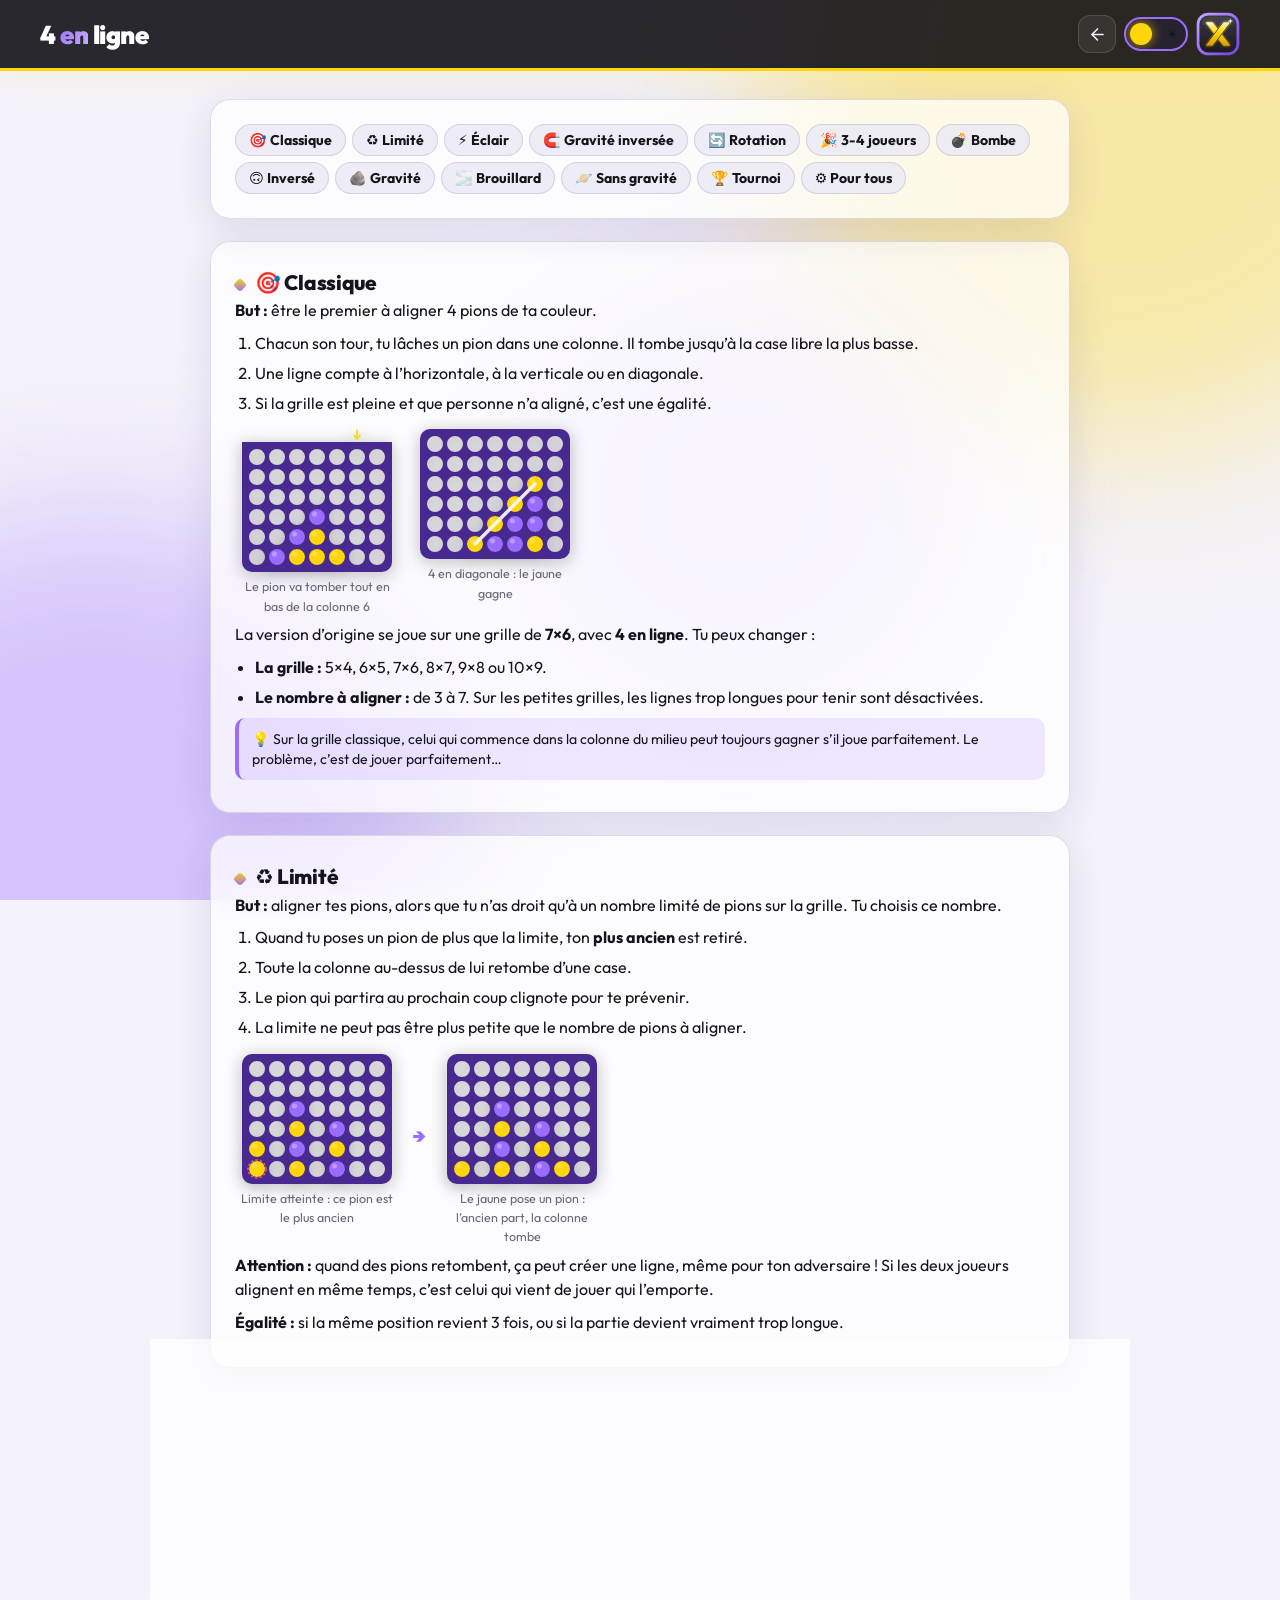
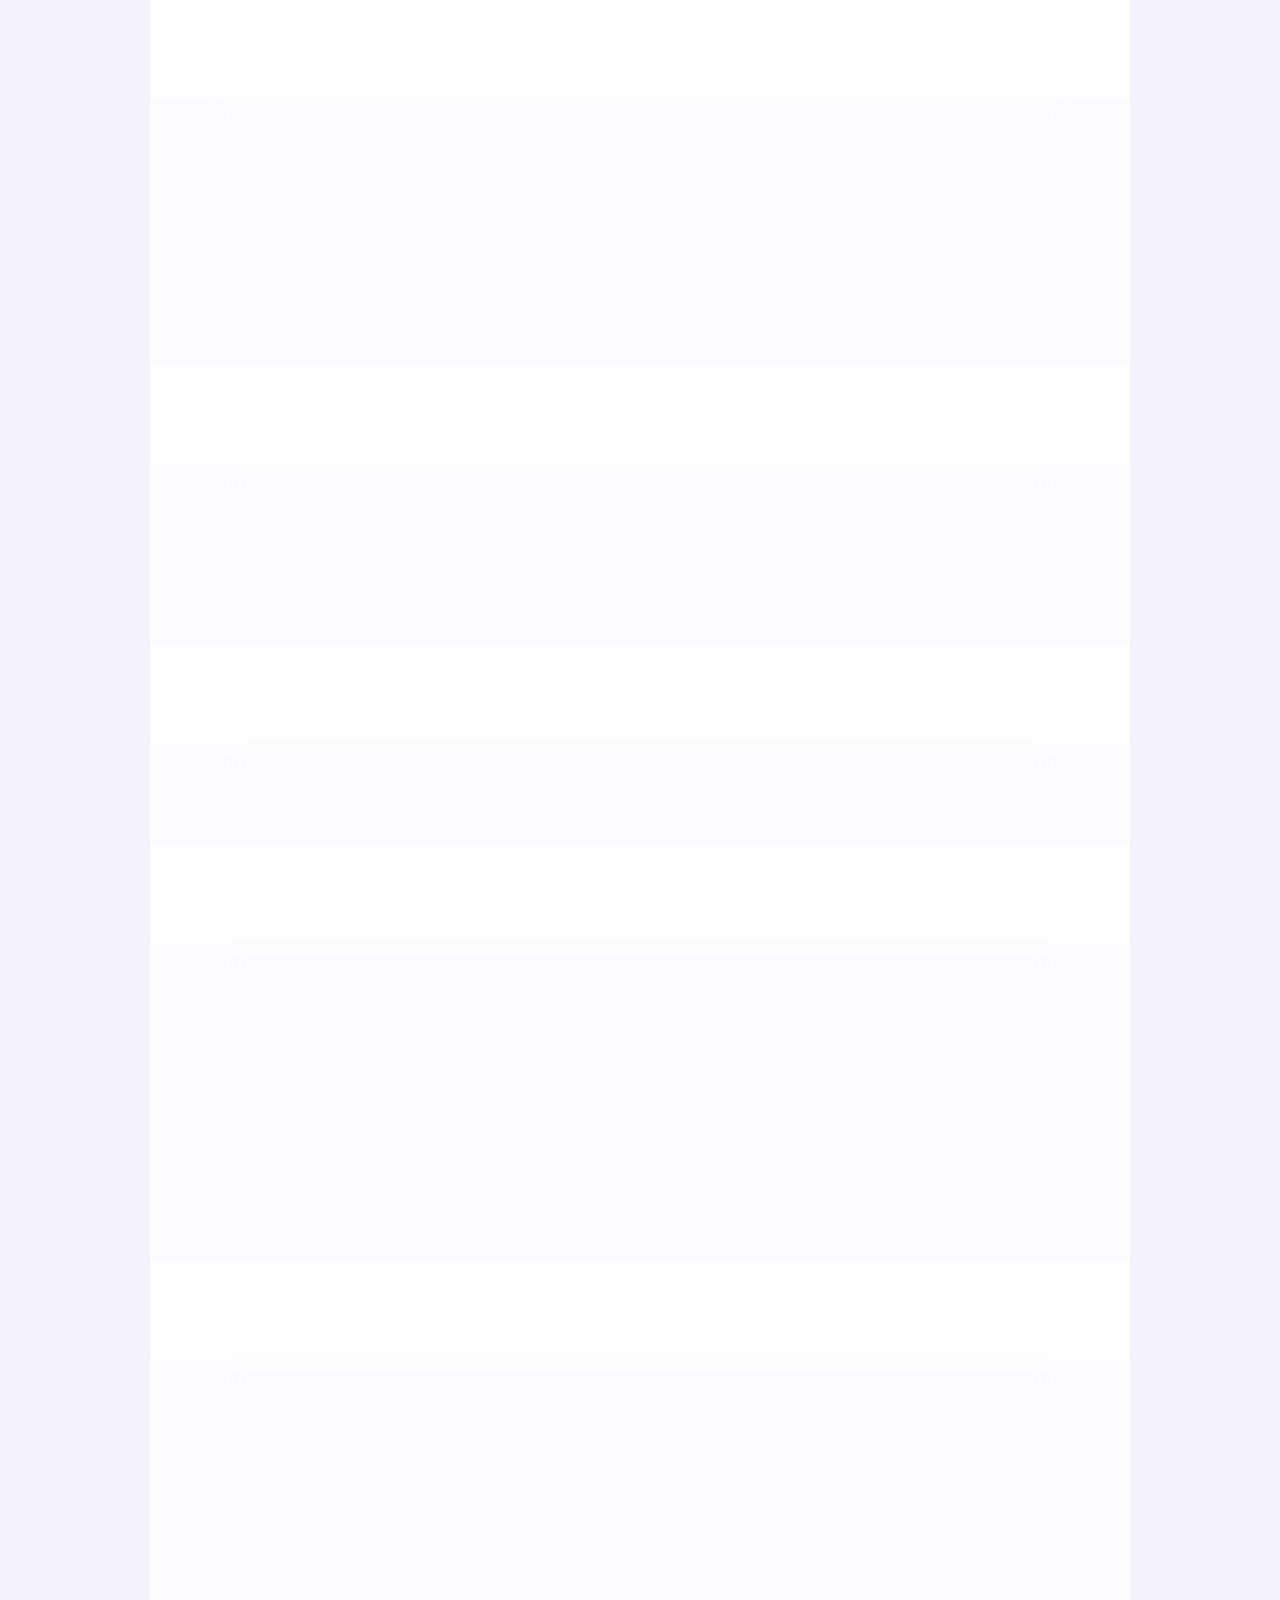
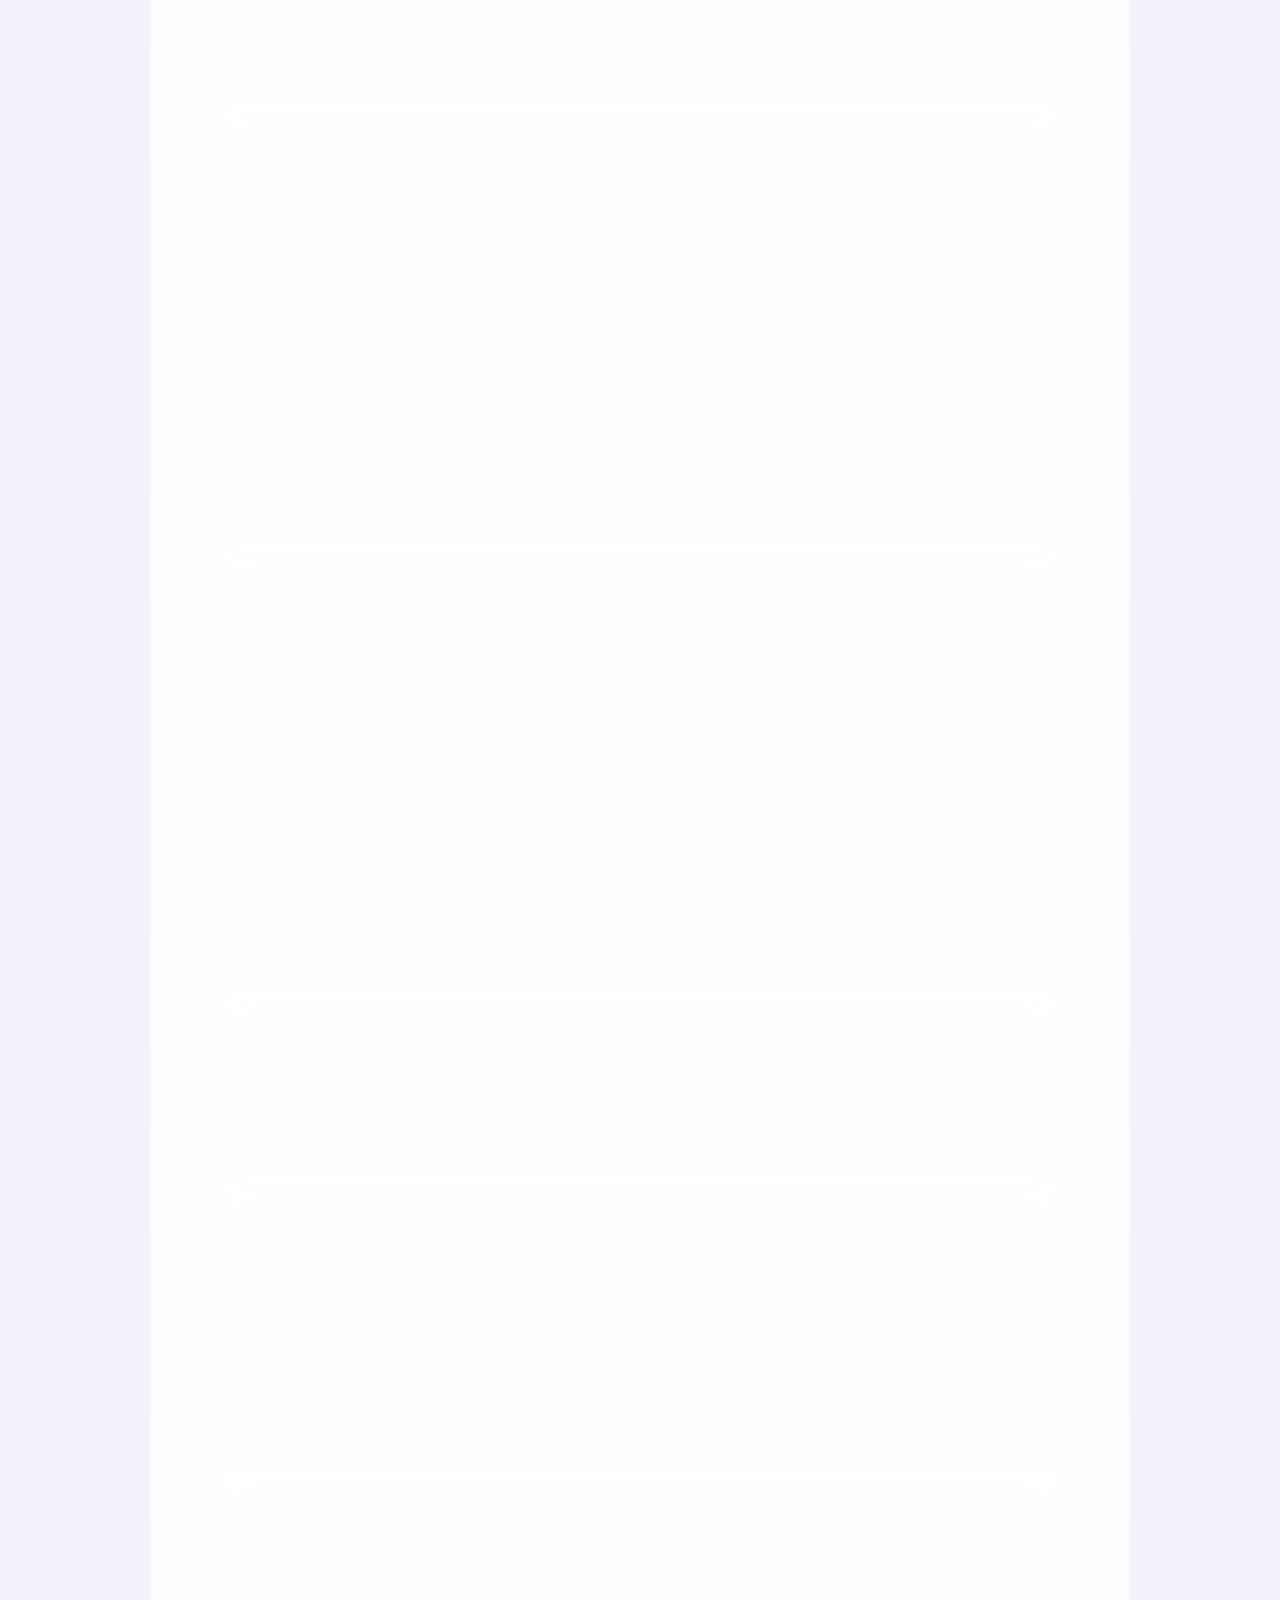
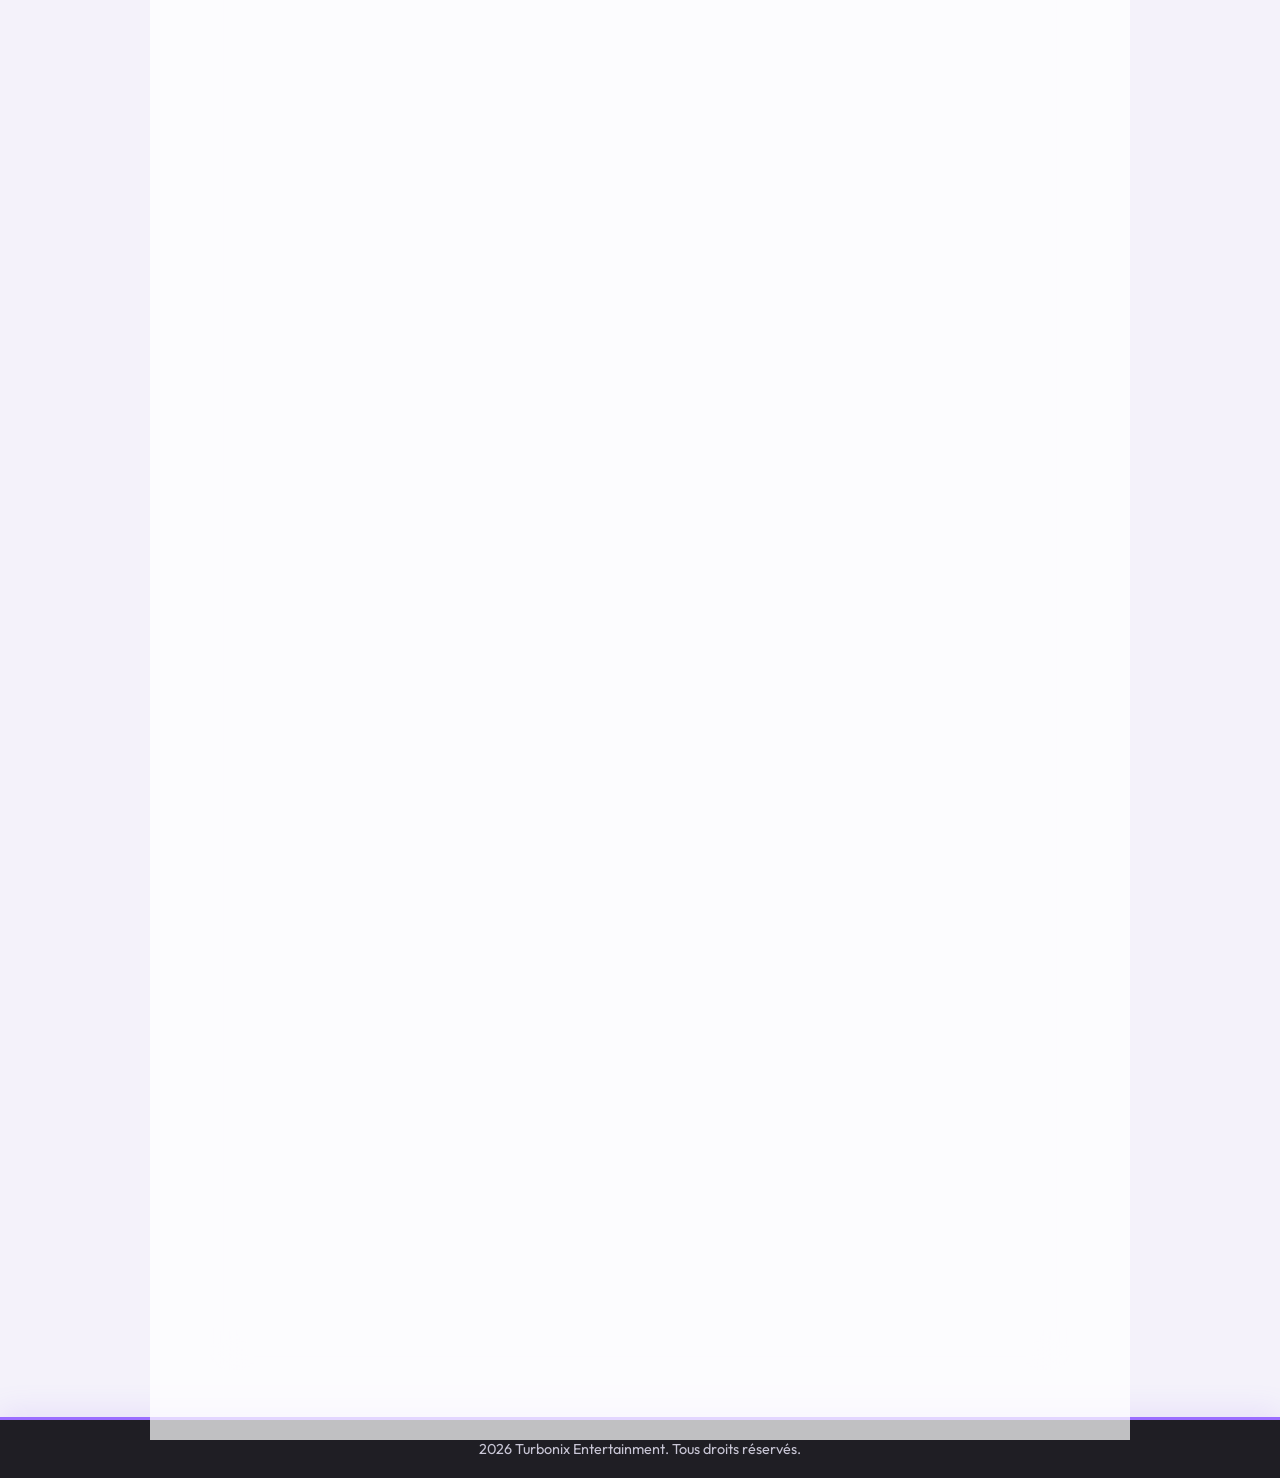
==== regles.html @ aba50c03 "Site 4 en ligne : 2D et 3D, bot à 10 niveaux, tournoi, puzzles et modes combinables Co-Authored-By: " ====
<!DOCTYPE html>
<html lang="fr">
<head>
  <meta charset="UTF-8">
  <meta name="viewport" content="width=device-width, initial-scale=1.0">
  <title>Règles du 4 en ligne — Turbonix</title>
  <meta name="description" content="Toutes les règles du 4 en ligne : classique, limité, éclair, gravité inversée, rotation, bombe, inversé, brouillard et les autres.">
  <link rel="icon" href="logo.svg" type="image/svg+xml">
  <script>
    // Applique le thème avant l'affichage pour éviter un flash
    (function () {
      var prefs = {};
      try { prefs = JSON.parse(localStorage.getItem("tx-prefs")) || {}; } catch (e) {}
      var theme = prefs.theme || (matchMedia("(prefers-color-scheme: dark)").matches ? "dark" : "light");
      document.documentElement.dataset.theme = theme;
    })();
  </script>
  <link rel="preconnect" href="https://fonts.googleapis.com">
  <link rel="preconnect" href="https://fonts.gstatic.com" crossorigin>
  <link href="https://fonts.googleapis.com/css2?family=Outfit:wght@400;500;600;700;800;900&display=swap" rel="stylesheet">
  <link rel="stylesheet" href="turbonix.css">
  <link rel="stylesheet" href="style.css">
</head>
<body class="rules-page">
  <div class="bg-blobs" aria-hidden="true"><span></span><span></span><span></span></div>

  <header class="site-header">
    <div class="header-inner">
      <h1 class="site-title">4 <span>en</span> ligne</h1>
      <div class="header-right">
        <a href="index.html" class="hbtn" title="Retour au jeu" aria-label="Retour au jeu">
          <svg viewBox="0 0 24 24"><path d="M19 12H5"/><path d="m12 19-7-7 7-7"/></svg>
        </a>
        <button id="themeBtn" class="theme-toggle" aria-label="Changer de thème" title="Mode sombre / clair">
          <span class="theme-icon sun">☀️</span>
          <span class="theme-icon moon">🌙</span>
        </button>
        <a href="index.html" class="logo" aria-label="Turbonix Entertainment">
          <img src="logo.svg" alt="Logo Turbonix" width="44" height="44">
        </a>
      </div>
    </div>
  </header>

  <main class="container">
    <nav class="card rules-nav" aria-label="Sommaire des règles">
      <div class="presets">
        <a class="chip" href="#classique">🎯 Classique</a>
        <a class="chip" href="#limite">♻️ Limité</a>
        <a class="chip" href="#eclair">⚡ Éclair</a>
        <a class="chip" href="#inversee">🧲 Gravité inversée</a>
        <a class="chip" href="#rotation">🔄 Rotation</a>
        <a class="chip" href="#multi">🎉 3-4 joueurs</a>
        <a class="chip" href="#bombe">💣 Bombe</a>
        <a class="chip" href="#inverse">🙃 Inversé</a>
        <a class="chip" href="#gravite">🪨 Gravité</a>
        <a class="chip" href="#brouillard">🌫️ Brouillard</a>
        <a class="chip" href="#sans">🪐 Sans gravité</a>
        <a class="chip" href="#tournoi">🏆 Tournoi</a>
        <a class="chip" href="#commun">⚙️ Pour tous</a>
      </div>
    </nav>

    <section class="card rules-card" id="classique">
      <h2>🎯 Classique</h2>
      <p><strong>But :</strong> être le premier à aligner 4 pions de ta couleur.</p>
      <ol>
        <li>Chacun son tour, tu lâches un pion dans une colonne. Il tombe jusqu’à la case libre la plus basse.</li>
        <li>Une ligne compte à l’horizontale, à la verticale ou en diagonale.</li>
        <li>Si la grille est pleine et que personne n’a aligné, c’est une égalité.</li>
      </ol>
      <div class="demo-row" data-demos='[{"b":"......./......./......./...O.../..OX.../.OXXX..","arrow":5,"t":"Le pion va tomber tout en bas de la colonne 6"},{"b":"......./......./.....X./....XO./...XOO./..XOOX.","line":["2,5","5,2"],"t":"4 en diagonale : le jaune gagne"}]'></div>
      <p>La version d’origine se joue sur une grille de <strong>7×6</strong>, avec <strong>4 en ligne</strong>. Tu peux changer :</p>
      <ul>
        <li><strong>La grille :</strong> 5×4, 6×5, 7×6, 8×7, 9×8 ou 10×9.</li>
        <li><strong>Le nombre à aligner :</strong> de 3 à 7. Sur les petites grilles, les lignes trop longues pour tenir sont désactivées.</li>
      </ul>
      <p class="info">💡 Sur la grille classique, celui qui commence dans la colonne du milieu peut toujours gagner s’il joue parfaitement. Le problème, c’est de jouer parfaitement…</p>
    </section>

    <section class="card rules-card" id="limite">
      <h2>♻️ Limité</h2>
      <p><strong>But :</strong> aligner tes pions, alors que tu n’as droit qu’à un nombre limité de pions sur la grille. Tu choisis ce nombre.</p>
      <ol>
        <li>Quand tu poses un pion de plus que la limite, ton <strong>plus ancien</strong> est retiré.</li>
        <li>Toute la colonne au-dessus de lui retombe d’une case.</li>
        <li>Le pion qui partira au prochain coup clignote pour te prévenir.</li>
        <li>La limite ne peut pas être plus petite que le nombre de pions à aligner.</li>
      </ol>
      <div class="demo-row" data-demos='[{"b":"......./......./..O..../..X.O../X.O.X../X.X.O..","mark":["0,5"],"t":"Limite atteinte : ce pion est le plus ancien"},{"arrowNext":true},{"b":"......./......./..O..../..X.O../..O.X../X.X.OX.","t":"Le jaune pose un pion : l’ancien part, la colonne tombe"}]'></div>
      <p><strong>Attention :</strong> quand des pions retombent, ça peut créer une ligne, même pour ton adversaire ! Si les deux joueurs alignent en même temps, c’est celui qui vient de jouer qui l’emporte.</p>
      <p><strong>Égalité :</strong> si la même position revient 3 fois, ou si la partie devient vraiment trop longue.</p>
    </section>

    <section class="card rules-card" id="eclair">
      <h2>⚡ Éclair</h2>
      <p><strong>But :</strong> le même, mais avec un temps limité par coup. Tu choisis ce temps.</p>
      <ul>
        <li>La barre sous les noms montre le temps qu’il te reste. Elle devient rouge pour les dernières secondes.</li>
        <li>Si le temps est écoulé, <strong>un coup est joué au hasard</strong> à ta place.</li>
        <li>Le bouton <strong>⏸ Pause</strong> arrête le temps. La grille est floutée, pour ne pas réfléchir gratuitement !</li>
        <li>L’ordi n’a pas de chrono : il joue toujours assez vite.</li>
      </ul>
    </section>

    <section class="card rules-card" id="inversee">
      <h2>🧲 Gravité inversée</h2>
      <p>Les pions ne tombent plus vers le bas. Tu choisis la direction : <strong>vers le haut, vers la gauche ou vers la droite</strong>.</p>
      <ul>
        <li>Vers le haut, tu choisis une colonne, et le pion part du bas.</li>
        <li>Vers la gauche ou la droite, tu choisis une <strong>ligne</strong>, et le pion arrive par le côté.</li>
      </ul>
      <div class="demo-row" data-demos='[{"b":"X.O..../X.X..../O....../......./......./.......","t":"Gravité vers le haut"},{"b":"......./......./......./X....../OX...../XOX....","t":"Gravité vers la gauche"}]'></div>
    </section>

    <section class="card rules-card" id="rotation">
      <h2>🔄 Rotation</h2>
      <p>Tous les 1 à 10 coups (tu choisis), <strong>la grille tourne d’un quart de tour</strong> dans le sens des aiguilles d’une montre, et tous les pions retombent.</p>
      <ul>
        <li>Une grille de 7×6 devient une grille de 6×7, et inversement.</li>
        <li>Une ligne peut se former pendant la chute, pour n’importe quel joueur. Si les deux alignent, c’est celui qui vient de jouer qui l’emporte.</li>
        <li>Pas de rotation en mode sans gravité : rien ne retomberait.</li>
      </ul>
    </section>

    <section class="card rules-card" id="multi">
      <h2>🎉 3 ou 4 joueurs</h2>
      <p>On joue à 3 ou 4 sur la même grille, chacun son tour. Le premier qui aligne gagne.</p>
      <ul>
        <li>Si un joueur abandonne, les autres continuent. Ses pions restent sur la grille, mais ils ne comptent plus.</li>
        <li>Contre l’ordi, tous les autres joueurs sont des ordis, chacun avec son niveau.</li>
      </ul>
    </section>

    <section class="card rules-card" id="bombe">
      <h2>💣 Bombe</h2>
      <p>Chaque joueur a <strong>une seule bombe par partie</strong>.</p>
      <ol>
        <li>Clique sur 💣 (ou appuie sur <kbd>B</kbd>), puis sur un pion adverse.</li>
        <li>Le pion explose, et tout ce qu’il y a au-dessus retombe.</li>
        <li>Utiliser ta bombe prend ton tour : tu ne poses pas de pion ce tour-là.</li>
      </ol>
      <div class="demo-row" data-demos='[{"b":"......./......./......./...X.../...O.../..XOX..","mark":["3,4"],"t":"La bombe vise ce pion mauve"},{"arrowNext":true},{"b":"......./......./......./......./...X.../..XOX..","t":"Il explose, le pion jaune retombe"}]'></div>
    </section>

    <section class="card rules-card" id="inverse">
      <h2>🙃 Inversé</h2>
      <p><strong>But :</strong> tout est à l’envers. Celui qui aligne ses pions <strong>perd</strong>.</p>
      <ul>
        <li>À 2 joueurs, ton adversaire gagne dès que tu alignes.</li>
        <li>À 3 ou 4, celui qui aligne est éliminé. Ses pions restent sur la grille, et le dernier en jeu gagne.</li>
        <li>Si la grille est pleine sans que personne n’ait aligné, c’est une égalité.</li>
      </ul>
      <div class="demo-row" data-demos='[{"b":"......./......./......./......./..OOO../.XXXX..","line":["1,5","4,5"],"bad":true,"t":"Le jaune a aligné 4 : il perd !"}]'></div>
    </section>

    <section class="card rules-card" id="gravite">
      <h2>🪨 Gravité</h2>
      <p>Les pions sont lourds. <strong>Un pion avec 3 pions sur lui est écrasé et détruit</strong>, et ceux du dessus retombent.</p>
      <ul>
        <li>Une colonne ne garde donc jamais plus de 3 pions.</li>
        <li>Le 4<sup>e</sup> pion compte quand même une fraction de seconde : 4 pions de la même couleur dans une colonne, ça gagne avant l’écrasement.</li>
        <li><strong>Égalité :</strong> si la même position revient 3 fois, ou si la partie devient vraiment trop longue.</li>
      </ul>
      <div class="demo-row" data-demos='[{"b":"......./......./...X.../...O.../...X.../...O...","mark":["3,5"],"t":"3 pions au-dessus : celui du bas est écrasé"},{"arrowNext":true},{"b":"......./......./......./...X.../...O.../...X...","t":"Il reste 3 pions dans la colonne"}]'></div>
    </section>

    <section class="card rules-card" id="brouillard">
      <h2>🌫️ Brouillard</h2>
      <p>Tu ne vois que <strong>les cases autour de tes propres pions</strong> (les 8 cases qui les touchent). Le reste est caché.</p>
      <ul>
        <li>Au début, tu ne vois rien du tout : à toi de faire le premier pas.</li>
        <li>Entre amis, l’écran te demande de passer l’appareil à chaque tour, pour que chacun ne voie que ce qu’il doit voir.</li>
        <li>L’ordi ne triche pas : il sait où il y a un pion, mais pas à qui il est, tant qu’il ne le voit pas.</li>
        <li>Le brouillard se lève à la fin de la partie.</li>
      </ul>
      <div class="demo-row" data-demos='[{"b":"???????/???????/???????/??...??/??.X.??/??...??","t":"Ce que voit le jaune avec un seul pion"}]'></div>
    </section>

    <section class="card rules-card" id="sans">
      <h2>🪐 Sans gravité</h2>
      <p>Plus rien ne tombe : tu poses ton pion <strong>sur la case que tu veux</strong>. Les autres règles restent les mêmes.</p>
      <p class="info alt">⚠️ Sans gravité, attaquer est bien plus facile qu’en classique. Essaie 5 en ligne sur une grande grille, c’est bien plus équilibré !</p>
    </section>

    <section class="card rules-card" id="tournoi">
      <h2>🏆 Tournoi</h2>
      <ul>
        <li>De 2 à 16 participants, humains ou ordis du niveau de ton choix.</li>
        <li>Élimination directe, avec un tirage au sort. Si le nombre de participants ne tombe pas juste, certains passent directement au tour suivant.</li>
        <li>En cas d’égalité, on rejoue le match.</li>
        <li>Les matchs entre ordis peuvent être simulés d’un coup, ou joués pour de vrai pour les regarder.</li>
        <li>Le tableau montre en direct qui avance, et il est gardé si tu fermes la page.</li>
      </ul>
    </section>

    <section class="card rules-card" id="commun">
      <h2>⚙️ Pour tous les modes</h2>

      <p class="info">🧩 <strong>Les modes se combinent :</strong> un brouillard éclair avec bombe à 4 joueurs ? Pas de problème.</p>

      <h3>Qui commence ?</h3>
      <p>Tu choisis : un joueur précis, chacun son tour, au hasard, le gagnant de la partie d’avant ou le perdant. S’il n’y a ni gagnant ni perdant, c’est au hasard.</p>

      <h3>Les niveaux de l’ordi</h3>
      <ul class="level-list" id="levelList"></ul>

      <h3>Les pions</h3>
      <ul>
        <li><strong>Couleur :</strong> 7 couleurs prêtes, un code, un nom ou la palette.</li>
        <li><strong>Style :</strong> classique, avec un X, ou brillant.</li>
        <li><strong>En or 🥇 :</strong> réservés à ceux qui ont gagné <strong>10 parties d’affilée</strong>. Une défaite ou une égalité remet la série à zéro, mais les pions en or restent acquis.</li>
      </ul>

      <h3>Annuler, indice et abandon</h3>
      <ul>
        <li><strong>Annuler :</strong> contre l’ordi, il faut l’activer avant de jouer, et ça retire son coup et le tien. Entre amis, c’est toujours possible.</li>
        <li><strong>Indice :</strong> il montre le meilleur coup, mais il faut cocher l’option avant la partie.</li>
        <li><strong>Abandonner :</strong> le drapeau 🏳️ à côté de chaque joueur humain. Ça compte comme une défaite.</li>
        <li><strong>Analyser la partie :</strong> à la fin, chaque coup est noté, et le meilleur coup est montré sur la grille.</li>
      </ul>

      <h3>Souris, doigt et clavier</h3>
      <div class="key-table">
        <span><kbd>1</kbd> … <kbd>9</kbd> <kbd>0</kbd></span><span>Jouer dans la colonne (ou la ligne) de ce numéro. Le <kbd>0</kbd> est la 10<sup>e</sup>.</span>
        <span><kbd>←</kbd> <kbd>→</kbd> <kbd>↑</kbd> <kbd>↓</kbd></span><span>Choisir une colonne, une ligne ou une case.</span>
        <span><kbd>Espace</kbd></span><span>Lancer le pion. À la fin de la partie, ça relance une partie.</span>
        <span><kbd>Z</kbd></span><span>Annuler le dernier coup, si c’est permis.</span>
        <span><kbd>H</kbd></span><span>Demander un indice, si c’est permis.</span>
        <span><kbd>B</kbd></span><span>Prendre ou reposer ta bombe.</span>
        <span><kbd>P</kbd></span><span>Pause (mode éclair, ordi contre ordi).</span>
        <span><kbd>F</kbd></span><span>Plein écran.</span>
        <span><kbd>R</kbd></span><span>Nouvelle partie.</span>
      </div>

      <div class="actions rules-back"><a class="btn btn-primary" href="index.html">🎮 Jouer</a></div>
    </section>
  </main>

  <footer class="site-footer">
    <p><span id="year"></span> Turbonix Entertainment. Tous droits réservés.</p>
  </footer>

  <script src="js/engine.js"></script>
  <script src="js/ai.js"></script>
  <script src="js/pages.js"></script>
</body>
</html>
---- turbonix.css ----
/* ==========================================================================
   TURBONIX — Style commun des mini-sites Turbonix Entertainment
   Version 1.0 · tiré du site « Pile ou Face »
   Documentation complète : STYLE-TURBONIX.md

   À mettre dans le <head> de chaque site :
     <link rel="preconnect" href="https://fonts.googleapis.com">
     <link rel="preconnect" href="https://fonts.gstatic.com" crossorigin>
     <link href="https://fonts.googleapis.com/css2?family=Outfit:wght@400;500;600;700;800;900&display=swap" rel="stylesheet">
     <link rel="stylesheet" href="turbonix.css">
   ========================================================================== */


/* ---------- 1. Couleurs, polices, arrondis (variables) ---------- */

:root {
  /* Couleurs de marque (identiques en clair et en sombre) */
  --yellow: #ffd60a;
  --yellow-light: #ffe45c;
  --yellow-dark: #e6b800;
  --mauve: #9b6dff;
  --mauve-light: #c9b0ff;
  --mauve-dark: #6f45d9;
  --mauve-deep: #2d1b57;
  --black: #0d0c12;
  --ink: #15131c;
  --white: #ffffff;

  /* Thème clair */
  --bg: #f4f2fa;
  --surface: rgba(255, 255, 255, 0.72);
  --surface-solid: #ffffff;
  --surface-2: rgba(236, 233, 245, 0.85);
  --text: #15131c;
  --muted: #6b6878;
  --border: rgba(120, 110, 150, 0.22);
  --mauve-soft: rgba(155, 109, 255, 0.14);
  --btn-shadow: #15131c;
  --shadow: 0 10px 40px rgba(60, 40, 120, 0.12);
  --warn: #a87900;
  --error: #d6336c;
  --stage-bg: radial-gradient(ellipse at 50% 30%, #3f3558 0%, #241d33 55%, #15111d 100%);
  --blob-1: rgba(255, 214, 10, 0.35);
  --blob-2: rgba(155, 109, 255, 0.35);
  --blob-3: rgba(155, 109, 255, 0.2);

  /* Formes et mouvements */
  --radius: 20px;
  --ease: cubic-bezier(0.22, 0.8, 0.3, 1);
  --spring: cubic-bezier(0.34, 1.56, 0.64, 1);
  --font: "Outfit", "Segoe UI", system-ui, -apple-system, sans-serif;
  --mono: Consolas, "Courier New", monospace;
}

:root[data-theme="dark"] {
  --bg: #08070c;
  --surface: rgba(22, 20, 31, 0.72);
  --surface-solid: #16141f;
  --surface-2: rgba(38, 34, 52, 0.8);
  --text: #f3f1f8;
  --muted: #a39fb3;
  --border: rgba(155, 109, 255, 0.18);
  --mauve-soft: rgba(155, 109, 255, 0.18);
  --btn-shadow: #9b6dff;
  --shadow: 0 10px 40px rgba(0, 0, 0, 0.5);
  --warn: #ffd60a;
  --error: #ff6b9a;
  --stage-bg: radial-gradient(ellipse at 50% 30%, #2a1f45 0%, #140f22 55%, #0a0812 100%);
  --blob-1: rgba(255, 214, 10, 0.16);
  --blob-2: rgba(155, 109, 255, 0.3);
  --blob-3: rgba(111, 69, 217, 0.25);
}


/* ---------- 2. Base ---------- */

* { box-sizing: border-box; margin: 0; padding: 0; }

html { scroll-behavior: smooth; }

body {
  font-family: var(--font);
  background: var(--bg);
  color: var(--text);
  min-height: 100vh;
  display: flex;
  flex-direction: column;
  overflow-x: hidden;
  transition: background 0.5s var(--ease), color 0.5s var(--ease);
}

button { font: inherit; cursor: pointer; color: inherit; }
input, select, textarea { font: inherit; color: var(--text); }
input:focus, select:focus, textarea:focus {
  outline: none;
  border-color: var(--mauve) !important;
  box-shadow: 0 0 0 4px var(--mauve-soft);
}

.hidden { display: none !important; }
.muted { color: var(--muted); }
.small { font-size: 0.85rem; }
.error { color: var(--error); font-size: 0.82rem; }
.warn { color: var(--warn); font-size: 0.82rem; }

code, kbd {
  font-family: var(--mono);
  background: var(--surface-2);
  border: 1px solid var(--border);
  border-radius: 5px;
  padding: 0 5px;
  font-size: 0.85em;
}

h2 { font-size: 1.3rem; font-weight: 800; letter-spacing: -0.3px; }
/* Petit losange jaune → mauve devant chaque titre de carte */
h2::before {
  content: "";
  display: inline-block;
  width: 10px;
  height: 10px;
  margin-right: 10px;
  border-radius: 3px;
  background: linear-gradient(135deg, var(--yellow), var(--mauve));
  vertical-align: middle;
  transform: rotate(45deg);
}
h3 { font-size: 1rem; font-weight: 700; margin: 20px 0 10px; }


/* ---------- 3. Fond animé (3 taches floues qui dérivent) ---------- */
/* <div class="bg-blobs" aria-hidden="true"><span></span><span></span><span></span></div> */

.bg-blobs {
  position: fixed;
  inset: 0;
  z-index: -1;
  overflow: hidden;
  pointer-events: none;
}
.bg-blobs span {
  position: absolute;
  width: 55vmax;
  height: 55vmax;
  border-radius: 50%;
  filter: blur(80px);
  animation: tx-drift 26s ease-in-out infinite alternate;
  transition: background 0.6s;
}
.bg-blobs span:nth-child(1) { background: var(--blob-1); top: -20vmax; right: -15vmax; }
.bg-blobs span:nth-child(2) { background: var(--blob-2); bottom: -25vmax; left: -20vmax; animation-duration: 32s; }
.bg-blobs span:nth-child(3) { background: var(--blob-3); top: 30%; left: 40%; width: 35vmax; height: 35vmax; animation-duration: 22s; }


/* ---------- 4. Header ---------- */

.site-header {
  background: rgba(13, 12, 18, 0.88);
  backdrop-filter: blur(14px);
  -webkit-backdrop-filter: blur(14px);
  border-bottom: 3px solid var(--yellow);
  box-shadow: 0 4px 30px rgba(255, 214, 10, 0.12);
  position: sticky;
  top: 0;
  z-index: 20;
}
.header-inner {
  max-width: 1240px;
  margin: 0 auto;
  padding: 12px 20px;
  display: flex;
  align-items: center;
  justify-content: space-between;
  gap: 12px;
}
.site-title {
  color: var(--white);
  font-size: 1.6rem;
  font-weight: 900;
  letter-spacing: -0.5px;
  white-space: nowrap;
}
/* Le mot mis en avant dans le titre (ex. « ou » dans « Pile ou Face ») */
.site-title span {
  background: linear-gradient(120deg, var(--mauve), var(--mauve-light));
  -webkit-background-clip: text;
  background-clip: text;
  color: transparent;
}
.header-right { display: flex; align-items: center; gap: 8px; }
.logo img { display: block; transition: transform 0.5s var(--spring); }
.logo:hover img { transform: rotate(-10deg) scale(1.1); }

/* Boutons-icônes du header (son, vibration, partage, effacer…) */
.hbtn {
  width: 38px;
  height: 38px;
  display: grid;
  place-items: center;
  border-radius: 12px;
  border: 1.5px solid rgba(255, 255, 255, 0.14);
  background: rgba(255, 255, 255, 0.06);
  color: #f3f1f8;
  transition: background 0.25s, border-color 0.25s, transform 0.3s var(--spring), color 0.25s;
}
.hbtn svg {
  width: 19px;
  height: 19px;
  fill: none;
  stroke: currentColor;
  stroke-width: 2;
  stroke-linecap: round;
  stroke-linejoin: round;
}
.hbtn:hover { border-color: var(--mauve); background: rgba(155, 109, 255, 0.2); transform: translateY(-2px); }
.hbtn:active { transform: scale(0.92); }
/* Bouton à deux états : <svg class="on">…</svg><svg class="off">…</svg>, classe .off sur le bouton */
.hbtn .off { display: none; }
.hbtn.off { color: #8a879a; }
.hbtn.off .on { display: none; }
.hbtn.off .off { display: block; }
.hbtn.danger:hover { border-color: #ff6b9a; background: rgba(255, 107, 154, 0.18); color: #ff8fb3; }

/* Interrupteur clair / sombre */
.theme-toggle {
  position: relative;
  width: 64px;
  height: 34px;
  border-radius: 999px;
  border: 2px solid var(--mauve);
  background: #26222f;
  overflow: hidden;
  flex-shrink: 0;
}
.theme-toggle::after {
  content: "";
  position: absolute;
  top: 4px;
  left: 4px;
  width: 22px;
  height: 22px;
  border-radius: 50%;
  background: var(--yellow);
  box-shadow: 0 0 12px rgba(255, 214, 10, 0.7);
  transition: transform 0.5s var(--spring), background 0.4s, box-shadow 0.4s;
}
:root[data-theme="dark"] .theme-toggle::after {
  transform: translateX(30px);
  background: var(--mauve);
  box-shadow: 0 0 12px rgba(155, 109, 255, 0.8);
}
.theme-icon { position: absolute; top: 50%; font-size: 0.8rem; transform: translateY(-50%); transition: opacity 0.3s; }
.theme-icon.sun { right: 8px; }
.theme-icon.moon { left: 8px; opacity: 0; }
:root[data-theme="dark"] .theme-icon.sun { opacity: 0; }
:root[data-theme="dark"] .theme-icon.moon { opacity: 1; }


/* ---------- 5. Disposition de la page ---------- */

.container {
  flex: 1;
  width: 100%;
  max-width: 1240px;
  margin: 0 auto;
  padding: 28px 20px 48px;
  display: grid;
  grid-template-columns: 1.15fr 1fr;
  gap: 22px;
  align-items: start;
}
/* Carte qui prend toute la largeur (zone principale, personnalisation…) */
.full { grid-column: 1 / -1; }

.card {
  background: var(--surface);
  backdrop-filter: blur(18px);
  -webkit-backdrop-filter: blur(18px);
  border-radius: var(--radius);
  box-shadow: var(--shadow);
  padding: 24px;
  border: 1px solid var(--border);
  transition: background 0.5s var(--ease), border-color 0.5s var(--ease);
  animation: tx-rise 0.7s var(--ease) both;
  scroll-margin-top: 90px;
  min-width: 0;
}
.card:nth-child(2) { animation-delay: 0.08s; }
.card:nth-child(3) { animation-delay: 0.16s; }
.card:nth-child(4) { animation-delay: 0.24s; }

.card-head {
  display: flex;
  align-items: center;
  justify-content: space-between;
  flex-wrap: wrap;
  gap: 12px;
  margin-bottom: 14px;
}

/* Séparateur pointillé à l'intérieur d'une carte */
.divider { margin-top: 18px; padding-top: 14px; border-top: 1px dashed var(--border); }
.hint { text-align: center; margin-top: 14px; font-size: 0.8rem; color: var(--muted); }


/* ---------- 6. Boutons ---------- */

.btn {
  border: 2px solid var(--text);
  border-radius: 14px;
  padding: 12px 26px;
  font-weight: 700;
  background: var(--surface-solid);
  transition: transform 0.25s var(--spring), background 0.2s, box-shadow 0.25s, border-color 0.2s;
}
.btn:hover:not(:disabled) { transform: translateY(-2px); }
.btn:active:not(:disabled) { transform: translateY(2px) scale(0.98); }
.btn:disabled { opacity: 0.55; cursor: not-allowed; }

/* Bouton principal : jaune, ombre décalée « cartoon » + halo + reflet qui passe */
.btn-primary {
  position: relative;
  overflow: hidden;
  background: linear-gradient(135deg, var(--yellow-light), var(--yellow) 50%, #f5c400);
  color: var(--ink);
  border-color: var(--ink);
  box-shadow: 4px 4px 0 var(--btn-shadow), 0 0 30px rgba(255, 214, 10, 0.35);
  font-size: 1.2rem;
  font-weight: 800;
  min-width: 240px;
}
.btn-primary::after {
  content: "";
  position: absolute;
  inset: 0;
  background: linear-gradient(110deg, transparent 30%, rgba(255, 255, 255, 0.65) 50%, transparent 70%);
  transform: translateX(-120%);
  animation: tx-shine 3.5s ease-in-out infinite;
}
.btn-primary:hover:not(:disabled) { box-shadow: 6px 6px 0 var(--btn-shadow), 0 0 40px rgba(255, 214, 10, 0.5); }
.btn-primary:active:not(:disabled) { box-shadow: 1px 1px 0 var(--btn-shadow); }
/* Pendant une action (ajouter la classe .busy sur <body>), le bouton principal pulse */
body.busy .btn-primary { animation: tx-pulse 0.9s ease-in-out infinite; }

.btn-ghost:hover:not(:disabled) { background: var(--mauve-soft); border-color: var(--mauve); }

.btn-small {
  padding: 7px 13px;
  font-size: 0.85rem;
  border-width: 1.5px;
  border-radius: 10px;
}
.btn-small:hover:not(:disabled) { background: var(--mauve-soft); border-color: var(--mauve); }

.btn-danger { background: #e8336f; border-color: #e8336f; color: #fff; }
.btn-danger:hover:not(:disabled) { background: #cc2259 !important; border-color: #cc2259 !important; }

/* Petit bouton carré avec un emoji (ex. 🎲 « au hasard ») */
.icon-btn {
  width: 44px;
  min-height: 40px;
  flex-shrink: 0;
  border: 1.5px solid var(--border);
  border-radius: 12px;
  background: var(--surface-2);
  font-size: 1.1rem;
  transition: transform 0.4s var(--spring), border-color 0.2s;
}
.icon-btn:hover { border-color: var(--mauve); transform: rotate(-20deg) scale(1.08); }
.icon-btn:active { transform: rotate(200deg) scale(0.92); }

.actions { display: flex; gap: 12px; flex-wrap: wrap; justify-content: center; }


/* ---------- 7. Pastilles, sélecteurs, onglets ---------- */

/* Pastilles cliquables (préréglages : D4, D6… ou Euro, Dollar…) */
.presets { display: flex; flex-wrap: wrap; gap: 6px; }
.chip {
  border: 1.5px solid var(--border);
  background: var(--surface-2);
  border-radius: 999px;
  padding: 6px 13px;
  font-weight: 700;
  font-size: 0.88rem;
  transition: all 0.3s var(--spring);
}
.chip:hover { border-color: var(--mauve); transform: translateY(-2px); }
.chip.active {
  background: linear-gradient(135deg, var(--mauve), var(--mauve-dark));
  border-color: var(--mauve);
  color: var(--white);
  box-shadow: 0 4px 14px rgba(155, 109, 255, 0.4);
}

/* Choix entre 2 options avec une pilule mauve qui glisse.
   <div class="pill-switch" data-active="0"><span class="pill-indicator"></span>
     <button class="active">🪙 Pièce</button><button>🎲 Dé</button></div>
   Mettre data-active="1" pour la 2e option. */
.pill-switch {
  position: relative;
  display: grid;
  grid-template-columns: 1fr 1fr;
  width: 240px;
  padding: 4px;
  border-radius: 999px;
  background: var(--surface-2);
  border: 1px solid var(--border);
}
.pill-indicator {
  position: absolute;
  top: 4px;
  bottom: 4px;
  left: 4px;
  width: calc(50% - 4px);
  border-radius: 999px;
  background: linear-gradient(135deg, var(--mauve), var(--mauve-dark));
  box-shadow: 0 4px 16px rgba(155, 109, 255, 0.45);
  transition: transform 0.5s var(--spring);
}
.pill-switch[data-active="1"] .pill-indicator { transform: translateX(100%); }
.pill-switch button {
  position: relative;
  border: none;
  background: none;
  padding: 8px 0;
  font-weight: 700;
  border-radius: 999px;
  transition: color 0.3s;
}
.pill-switch button.active { color: var(--white); }

/* Petit sélecteur à chiffres avec indicateur jaune (ex. « Comparer 1 · 2 · 3 »).
   Mettre data-active="0|1|2" sur .seg */
.seg {
  position: relative;
  display: grid;
  grid-template-columns: repeat(3, 40px);
  padding: 3px;
  border-radius: 12px;
  background: var(--surface-2);
  border: 1px solid var(--border);
}
.seg button { position: relative; border: none; background: none; padding: 5px 0; font-weight: 800; transition: color 0.3s; }
.seg button.active { color: var(--ink); }
.seg-indicator {
  position: absolute;
  top: 3px;
  bottom: 3px;
  left: 3px;
  width: 40px;
  border-radius: 9px;
  background: var(--yellow);
  box-shadow: 0 0 14px rgba(255, 214, 10, 0.45);
  transition: transform 0.45s var(--spring);
}
.seg[data-active="1"] .seg-indicator { transform: translateX(40px); }
.seg[data-active="2"] .seg-indicator { transform: translateX(80px); }

/* Onglets (ex. objets A / B / C) */
.tabs { display: flex; gap: 8px; margin-bottom: 14px; flex-wrap: wrap; }
.tab {
  display: flex;
  align-items: center;
  gap: 8px;
  padding: 5px 12px 5px 5px;
  border-radius: 12px;
  border: 1.5px solid var(--border);
  background: var(--surface-2);
  font-weight: 700;
  transition: all 0.25s var(--ease);
}
.tab.active { border-color: var(--mauve); background: var(--mauve-soft); box-shadow: 0 0 16px rgba(155, 109, 255, 0.25); }

/* Badge lettre (A mauve nuit, B jaune, C blanc) */
.badge {
  display: inline-grid;
  place-items: center;
  width: 26px;
  height: 26px;
  border-radius: 8px;
  font-weight: 900;
  font-size: 0.85rem;
  background: var(--mauve-deep);
  color: var(--yellow);
  flex-shrink: 0;
}
.badge.b { background: var(--yellow); color: var(--ink); }
.badge.c { background: #ffffff; color: var(--mauve-dark); border: 1.5px solid var(--mauve); }


/* ---------- 8. Champs de saisie ---------- */

.field { display: flex; flex-direction: column; gap: 6px; }
.field label { font-weight: 600; font-size: 0.9rem; }
.field label small { color: var(--muted); font-weight: 400; }
.field-row { display: flex; gap: 8px; }
.field-row.wrap { flex-wrap: wrap; }
.input,
.field input[type="number"],
.field input[type="text"] {
  width: 180px;
  padding: 10px 12px;
  border: 1.5px solid var(--border);
  border-radius: 12px;
  background: var(--surface-2);
  font-weight: 700;
  font-size: 1rem;
  transition: border-color 0.2s, box-shadow 0.2s;
}
.input.grow { width: auto; flex: 1; min-width: 0; }

/* Interrupteur on/off
   <label class="switch"><input type="checkbox"><span class="switch-track"><span class="switch-thumb"></span></span>Texte</label> */
.switch { display: flex; align-items: center; gap: 10px; cursor: pointer; font-weight: 700; font-size: 0.9rem; }
.switch input { position: absolute; opacity: 0; pointer-events: none; }
.switch-track {
  width: 48px;
  height: 28px;
  border-radius: 999px;
  background: var(--border);
  position: relative;
  transition: background 0.3s var(--ease), box-shadow 0.3s;
  flex-shrink: 0;
}
.switch-thumb {
  position: absolute;
  top: 3px;
  left: 3px;
  width: 22px;
  height: 22px;
  border-radius: 50%;
  background: var(--white);
  box-shadow: 0 2px 5px rgba(0, 0, 0, 0.3);
  transition: transform 0.4s var(--spring);
}
.switch input:checked + .switch-track { background: var(--mauve); box-shadow: 0 0 14px rgba(155, 109, 255, 0.5); }
.switch input:checked + .switch-track .switch-thumb { transform: translateX(20px); }
.switch input:focus-visible + .switch-track { box-shadow: 0 0 0 4px var(--mauve-soft); }

/* Curseur dégradé mauve → jaune. Mettre style="--fill: 40%" pour la partie remplie */
.range {
  width: 100%;
  height: 8px;
  -webkit-appearance: none;
  appearance: none;
  border-radius: 99px;
  background: linear-gradient(90deg, var(--mauve), var(--yellow)) 0 / var(--fill, 0%) 100% no-repeat, var(--border);
  cursor: pointer;
}
.range::-webkit-slider-thumb {
  -webkit-appearance: none;
  width: 20px;
  height: 20px;
  border-radius: 50%;
  background: var(--white);
  border: 3px solid var(--mauve);
  box-shadow: 0 2px 8px rgba(155, 109, 255, 0.5);
  transition: transform 0.2s var(--spring);
}
.range::-webkit-slider-thumb:hover { transform: scale(1.2); }
.range::-moz-range-thumb {
  width: 16px;
  height: 16px;
  border-radius: 50%;
  background: var(--white);
  border: 3px solid var(--mauve);
}

/* Encadré d'information (mauve) ou d'avertissement (.info.alt, jaune) */
.info {
  background: var(--mauve-soft);
  border-left: 4px solid var(--mauve);
  padding: 11px 13px;
  border-radius: 10px;
  font-size: 0.88rem;
  margin-bottom: 12px;
  line-height: 1.45;
  transition: background 0.3s, border-color 0.3s;
}
.info.alt { background: rgba(255, 214, 10, 0.12); border-left-color: var(--yellow); }


/* ---------- 9. Liste de probabilités (une ligne par choix) ---------- */
/*
  <div class="prob-list">
    <div class="prob-row">
      <span class="prob-index">1</span>
      <input class="prob-name" value="Pile">
      <div class="prob-pct"><input value="50"><span class="eq"></span></div>
      <input class="range prob-range" type="range" min="0" max="100" step="0.01" style="--fill:50%">
    </div>
  </div>
  <div class="prob-total">Total : <strong>100 %</strong></div>
*/

.prob-list {
  display: flex;
  flex-direction: column;
  gap: 8px;
  max-height: 480px;
  overflow-y: auto;
  padding-right: 4px;
}
.prob-row {
  display: grid;
  grid-template-columns: auto 1fr 130px;
  grid-template-areas:
    "idx name pct"
    "idx range range";
  align-items: center;
  gap: 8px 10px;
  padding: 9px 11px;
  border-radius: 14px;
  background: var(--surface-2);
  border: 1px solid transparent;
  transition: background 0.3s, border-color 0.3s;
  animation: tx-rise 0.35s var(--ease) both;
}
.prob-row:hover { border-color: var(--border); }
.prob-row.flash { animation: tx-flash 1.2s var(--ease); }
.prob-index {
  grid-area: idx;
  min-width: 32px;
  height: 32px;
  padding: 0 6px;
  display: grid;
  place-items: center;
  background: linear-gradient(135deg, var(--mauve-deep), var(--ink));
  color: var(--yellow);
  border-radius: 10px;
  font-weight: 800;
  font-size: 0.8rem;
  align-self: start;
}
.prob-name {
  grid-area: name;
  width: 100%;
  min-width: 0;
  padding: 8px 10px;
  border: 1.5px solid var(--border);
  border-radius: 10px;
  background: var(--surface-solid);
  font-weight: 600;
}
.prob-pct { grid-area: pct; position: relative; }
.prob-pct input {
  width: 100%;
  padding: 8px 26px 8px 10px;
  border: 1.5px solid var(--border);
  border-radius: 10px;
  background: var(--surface-solid);
  text-align: right;
  font-weight: 700;
}
/* Le « % » affiché dans le champ */
.prob-pct::after {
  content: "%";
  position: absolute;
  right: 10px;
  top: 50%;
  transform: translateY(-50%);
  color: var(--muted);
  font-size: 0.85rem;
  pointer-events: none;
}
/* Quand on a tapé une fraction (1/3) ou un ratio (1:3), on cache le « % »
   et on montre l'équivalent à gauche (« = 33.33 % ») */
.prob-pct.raw::after { content: ""; }
.prob-pct.raw input { padding-right: 10px; }
.prob-pct.invalid input { border-color: var(--error); animation: tx-shake 0.3s; }
.prob-pct .eq {
  position: absolute;
  left: 10px;
  top: 50%;
  transform: translateY(-50%);
  pointer-events: none;
  font-size: 0.72rem;
  font-weight: 700;
  color: var(--mauve);
  white-space: nowrap;
}
.prob-range { grid-area: range; }

.prob-total {
  margin-top: 16px;
  padding-top: 14px;
  border-top: 1px dashed var(--border);
  display: flex;
  flex-wrap: wrap;
  align-items: center;
  gap: 10px;
  justify-content: space-between;
}
.prob-total strong { transition: color 0.3s; }
.prob-total strong.off { color: var(--warn); }

.pager { display: flex; align-items: center; flex-wrap: wrap; gap: 10px; margin-top: 12px; font-size: 0.88rem; }


/* ---------- 10. Zone de jeu / scène ---------- */
/* Fond sombre avec un halo conique qui tourne lentement (plus vite avec .rolling) */

.stage-zone {
  position: relative;
  width: 100%;
  height: 320px;
  border-radius: 22px;
  background: var(--stage-bg);
  border: 1px solid var(--border);
  overflow: hidden;
  box-shadow: inset 0 -30px 60px rgba(0, 0, 0, 0.08);
  transition: background 0.5s;
}
.stage-zone::before {
  content: "";
  position: absolute;
  inset: -40%;
  background: conic-gradient(from 0deg, transparent, rgba(255, 214, 10, 0.12), transparent 30%, rgba(155, 109, 255, 0.16), transparent 60%);
  animation: tx-spin 14s linear infinite;
  opacity: 0.7;
  pointer-events: none;
}
.stage-zone.rolling::before { animation-duration: 2.5s; opacity: 1; }
/* Onde de choc + flash jaune quand un résultat tombe (ajouter puis retirer .landed) */
.stage-zone::after {
  content: "";
  position: absolute;
  left: 50%;
  top: 55%;
  width: 40px;
  height: 40px;
  margin: -20px 0 0 -20px;
  border-radius: 50%;
  border: 3px solid var(--yellow);
  opacity: 0;
  pointer-events: none;
}
.stage-zone.landed { animation: tx-flash-zone 0.7s var(--ease); }
.stage-zone.landed::after { animation: tx-shockwave 0.9s var(--ease); }
/* Événement rare (ex. pièce sur la tranche) : la zone clignote en doré */
.stage-zone.jackpot { animation: tx-jackpot 1.2s ease-in-out 3; border-color: var(--yellow); }

/* Particules d'explosion (créées en JS, voir STYLE-TURBONIX.md) */
.particle {
  position: absolute;
  left: 50%;
  top: 50%;
  border-radius: 50%;
  pointer-events: none;
  box-shadow: 0 0 8px currentColor;
}
.particle.star {
  border-radius: 0;
  clip-path: polygon(50% 0, 61% 35%, 98% 35%, 68% 57%, 79% 91%, 50% 70%, 21% 91%, 32% 57%, 2% 35%, 39% 35%);
}

/* Bannière « INCROYABLE ! » au-dessus de la zone */
.banner {
  position: absolute;
  left: 50%;
  top: 14%;
  transform: translateX(-50%);
  display: flex;
  flex-direction: column;
  align-items: center;
  pointer-events: none;
  animation: tx-banner 3.6s var(--spring) forwards;
  z-index: 2;
}
.banner span {
  font-size: clamp(1.6rem, 5vw, 2.8rem);
  font-weight: 900;
  letter-spacing: 2px;
  background: linear-gradient(90deg, var(--yellow), #fff, var(--mauve), var(--yellow));
  background-size: 300% 100%;
  -webkit-background-clip: text;
  background-clip: text;
  color: transparent;
  filter: drop-shadow(0 0 12px rgba(255, 214, 10, 0.8));
  animation: tx-shimmer 1.2s linear infinite;
}
.banner small { color: #fff; font-weight: 800; text-shadow: 0 0 10px var(--mauve); }

/* Résultat sous la zone : petite étiquette + valeur surlignée en jaune */
.result {
  text-align: center;
  font-size: 1.2rem;
  font-weight: 700;
  min-height: 3.2em;
  display: flex;
  flex-wrap: wrap;
  align-items: center;
  justify-content: center;
  gap: 4px 8px;
  max-width: 100%;
}
.result.reveal { animation: tx-reveal 0.55s var(--spring); }
.result-label {
  font-size: 0.75rem;
  text-transform: uppercase;
  letter-spacing: 1.5px;
  color: var(--muted);
}
.result strong {
  background: linear-gradient(135deg, var(--yellow-light), var(--yellow));
  color: var(--ink);
  padding: 3px 12px;
  border-radius: 8px;
  line-height: 1.7;
  box-shadow: 0 4px 18px rgba(255, 214, 10, 0.35);
  -webkit-box-decoration-break: clone;
  box-decoration-break: clone;
  overflow-wrap: anywhere;
}
.result .line { flex-basis: 100%; }
.jackpot-title {
  flex-basis: 100%;
  font-size: 1.4rem;
  font-weight: 900;
  letter-spacing: 3px;
  color: var(--yellow);
  text-shadow: 0 0 14px rgba(255, 214, 10, 0.7);
}


/* ---------- 11. Statistiques et historique ---------- */

/* Chiffres clés : 4 cases (2 sur téléphone) */
.kpis { display: grid; grid-template-columns: repeat(4, 1fr); gap: 10px; margin-bottom: 18px; }
.kpi {
  background: var(--surface-2);
  border-radius: 14px;
  padding: 12px 8px;
  display: flex;
  flex-direction: column;
  align-items: center;
  text-align: center;
  min-width: 0;
  border: 1px solid var(--border);
}
.kpi-value {
  font-size: 1.3rem;
  font-weight: 900;
  max-width: 100%;
  overflow: hidden;
  text-overflow: ellipsis;
  white-space: nowrap;
}
.kpi-label { font-size: 0.72rem; color: var(--muted); text-transform: uppercase; letter-spacing: 0.8px; }

/* Barres : partie remplie = obtenu, trait vertical = visé */
.bars { display: flex; flex-direction: column; gap: 10px; }
.bar-row { font-size: 0.88rem; }
.bar-label { display: flex; justify-content: space-between; gap: 8px; margin-bottom: 4px; }
.bar-label > span { overflow: hidden; text-overflow: ellipsis; white-space: nowrap; font-weight: 600; }
.bar-label small { white-space: nowrap; font-weight: 700; }
.bar { height: 10px; background: var(--surface-2); border-radius: 99px; position: relative; border: 1px solid var(--border); }
.bar-fill {
  height: 100%;
  background: linear-gradient(90deg, var(--mauve), var(--yellow));
  border-radius: 99px;
  box-shadow: 0 0 10px rgba(155, 109, 255, 0.4);
  transition: width 0.8s var(--ease);
}
.bar-target { position: absolute; top: -4px; bottom: -4px; width: 2px; background: var(--text); border-radius: 2px; transition: left 0.8s var(--ease); }

/* Tableau de comparaison */
.compare-table { margin-bottom: 16px; overflow-x: auto; }
.compare-table table { width: 100%; border-collapse: collapse; font-size: 0.88rem; }
.compare-table th { text-align: left; color: var(--muted); font-weight: 600; font-size: 0.78rem; padding: 6px 8px; }
.compare-table td { padding: 8px; border-top: 1px solid var(--border); }
.compare-table tr { transition: background 0.2s; }
.compare-table tbody tr:hover, .compare-table tr.active { background: var(--mauve-soft); }

/* « 10 derniers » : cartes en grille, la plus récente bordée de jaune */
.recent-list {
  list-style: none;
  display: grid;
  grid-template-columns: repeat(auto-fill, minmax(190px, 1fr));
  gap: 8px;
}
.recent-item {
  display: flex;
  align-items: center;
  gap: 8px;
  min-width: 0;
  padding: 8px 12px;
  border-radius: 12px;
  background: var(--surface-2);
  border: 1px solid var(--border);
  font-size: 0.9rem;
  animation: tx-rise 0.35s var(--ease) both;
}
.recent-item:first-child { border-color: var(--yellow); box-shadow: 0 0 14px rgba(255, 214, 10, 0.25); }
.recent-item .badge { width: 22px; height: 22px; font-size: 0.75rem; }
.recent-obj { color: var(--muted); font-weight: 600; white-space: nowrap; }
.recent-arrow { color: var(--mauve); font-weight: 800; }
.recent-item strong { overflow: hidden; text-overflow: ellipsis; white-space: nowrap; }
.recent-item small { margin-left: auto; white-space: nowrap; }

/* Historique long : petites étiquettes noir/jaune et mauve/blanc en alternance */
.history { display: flex; flex-wrap: wrap; gap: 6px; max-height: 150px; overflow-y: auto; }
.history-item {
  padding: 3px 10px;
  border-radius: 8px;
  background: #1d1530;
  color: var(--yellow);
  font-size: 0.82rem;
  font-weight: 700;
  animation: tx-rise 0.3s var(--ease) both;
}
.history-item.alt { background: var(--mauve); color: var(--white); }

/* Aide repliable « Comment lire… ? » */
.help {
  margin-top: 16px;
  background: var(--surface-2);
  border: 1px solid var(--border);
  border-radius: 14px;
  padding: 10px 14px;
  font-size: 0.88rem;
}
.help summary { cursor: pointer; font-weight: 700; color: var(--mauve); }
.help ul { margin: 10px 0 4px 18px; display: flex; flex-direction: column; gap: 6px; line-height: 1.45; }


/* ---------- 12. Couleurs personnalisables ---------- */

.swatches { display: flex; flex-wrap: wrap; gap: 8px; align-items: center; }
.swatch {
  width: 30px;
  height: 30px;
  border-radius: 50%;
  border: 2px solid var(--border);
  background: var(--c);
  box-shadow: inset 0 -4px 8px rgba(0, 0, 0, 0.25);
  transition: transform 0.3s var(--spring), border-color 0.2s;
}
.swatch:hover { transform: scale(1.12); }
.swatch.active { border-color: var(--mauve); box-shadow: 0 0 0 3px var(--mauve-soft), inset 0 -4px 8px rgba(0, 0, 0, 0.25); transform: scale(1.1); }
.swatch.mini { width: 26px; height: 26px; }
.color-search { display: flex; align-items: center; gap: 8px; margin: 10px 0 4px; }
.color-preview {
  width: 34px;
  height: 34px;
  flex-shrink: 0;
  border-radius: 10px;
  border: 2px solid var(--border);
  box-shadow: inset 0 -4px 8px rgba(0, 0, 0, 0.25);
  transition: background 0.2s;
}
.color-input {
  flex: 1;
  min-width: 0;
  max-width: 220px;
  padding: 8px 10px;
  border: 1.5px solid var(--border);
  border-radius: 10px;
  background: var(--surface-2);
  font-family: var(--mono);
  font-weight: 700;
}
.color-pick {
  position: relative;
  width: 34px;
  height: 34px;
  display: grid;
  place-items: center;
  border-radius: 10px;
  border: 1.5px dashed var(--mauve);
  cursor: pointer;
  flex-shrink: 0;
}
.color-pick input { position: absolute; inset: 0; opacity: 0; cursor: pointer; width: 100%; height: 100%; }


/* ---------- 13. Fenêtres, notifications, footer ---------- */

.dialog {
  margin: auto;
  width: min(560px, calc(100vw - 32px));
  max-height: calc(100vh - 40px);
  overflow-y: auto;
  padding: 26px;
  border-radius: 22px;
  border: 1px solid var(--border);
  background: var(--surface-solid);
  color: var(--text);
  box-shadow: 0 30px 80px rgba(0, 0, 0, 0.45);
  position: relative;
}
.dialog[open] { animation: tx-pop 0.4s var(--spring); }
.dialog::backdrop { background: rgba(8, 7, 12, 0.6); backdrop-filter: blur(6px); }
.dialog.small { width: min(440px, calc(100vw - 32px)); }
.dialog h3 { margin-top: 22px; }
.dialog p { margin-bottom: 10px; line-height: 1.5; }
.dialog-close { position: absolute; top: 14px; right: 14px; }
.dialog-close button {
  width: 34px;
  height: 34px;
  border-radius: 10px;
  border: 1px solid var(--border);
  background: var(--surface-2);
}
.dialog-actions { display: flex; justify-content: flex-end; gap: 10px; margin-top: 18px; }

/* Notification en bas de l'écran : ajouter .show pendant ~2,6 s */
.toast {
  position: fixed;
  left: 50%;
  bottom: 26px;
  transform: translate(-50%, 30px);
  padding: 12px 20px;
  border-radius: 14px;
  background: var(--ink);
  color: #fff;
  font-weight: 600;
  border: 1px solid var(--mauve);
  box-shadow: 0 10px 40px rgba(155, 109, 255, 0.35);
  opacity: 0;
  pointer-events: none;
  transition: opacity 0.35s var(--ease), transform 0.45s var(--spring);
  z-index: 50;
  max-width: calc(100vw - 32px);
  text-align: center;
}
.toast.show { opacity: 1; transform: translate(-50%, 0); }

.site-footer {
  background: rgba(13, 12, 18, 0.92);
  color: #c9c6d6;
  text-align: center;
  padding: 20px;
  font-size: 0.9rem;
  border-top: 3px solid var(--mauve);
  box-shadow: 0 -4px 30px rgba(155, 109, 255, 0.15);
}


/* ---------- 14. Animations ---------- */

@keyframes tx-rise { from { opacity: 0; transform: translateY(18px); } to { opacity: 1; transform: none; } }
@keyframes tx-drift { from { transform: translate(0, 0) scale(1); } to { transform: translate(-8vmax, 6vmax) scale(1.15); } }
@keyframes tx-shine { 0%, 60% { transform: translateX(-120%); } 100% { transform: translateX(120%); } }
@keyframes tx-pulse { 50% { box-shadow: 4px 4px 0 var(--btn-shadow), 0 0 50px rgba(255, 214, 10, 0.7); } }
@keyframes tx-reveal { from { opacity: 0; transform: translateY(10px) scale(0.92); } to { opacity: 1; transform: none; } }
@keyframes tx-pop { from { opacity: 0; transform: scale(0.9) translateY(10px); } }
@keyframes tx-spin { to { transform: rotate(360deg); } }
@keyframes tx-shake { 25% { transform: translateX(-3px); } 75% { transform: translateX(3px); } }
@keyframes tx-flash { 0%, 40% { background: var(--mauve-soft); border-color: var(--mauve); } }
@keyframes tx-flash-zone {
  0% { box-shadow: inset 0 0 0 3px var(--yellow), 0 0 40px rgba(255, 214, 10, 0.5); }
  100% { box-shadow: inset 0 -30px 60px rgba(0, 0, 0, 0.08); }
}
@keyframes tx-shockwave { 0% { opacity: 0.9; transform: scale(0.4); } 100% { opacity: 0; transform: scale(7); border-width: 1px; } }
@keyframes tx-jackpot {
  0%, 100% { box-shadow: inset 0 0 0 2px var(--yellow), 0 0 30px rgba(255, 214, 10, 0.4); }
  50% { box-shadow: inset 0 0 60px rgba(255, 214, 10, 0.5), 0 0 70px rgba(155, 109, 255, 0.7); }
}
@keyframes tx-banner {
  0% { opacity: 0; transform: translateX(-50%) scale(0.3) rotate(-8deg); }
  12% { opacity: 1; transform: translateX(-50%) scale(1.15) rotate(2deg); }
  20% { transform: translateX(-50%) scale(1) rotate(0); }
  85% { opacity: 1; }
  100% { opacity: 0; transform: translateX(-50%) translateY(-20px) scale(1); }
}
@keyframes tx-shimmer { to { background-position: -300% 0; } }


/* ---------- 15. Tablette et téléphone ---------- */

/* Tablette en portrait et moins : une seule colonne */
@media (max-width: 899px) {
  .container { grid-template-columns: 1fr; padding: 18px 16px 30px; }
  .desktop-only { display: none !important; }
}

/* Téléphone */
@media (max-width: 560px) {
  .site-title { font-size: 1.15rem; }
  .header-inner { padding: 10px 12px; }
  .header-right { gap: 5px; }
  .hbtn { width: 32px; height: 32px; border-radius: 10px; }
  .hbtn svg { width: 16px; height: 16px; }
  .theme-toggle { width: 52px; height: 30px; }
  .theme-toggle::after { width: 18px; height: 18px; }
  :root[data-theme="dark"] .theme-toggle::after { transform: translateX(22px); }
  .logo img { width: 34px; height: 34px; }
  .card { padding: 18px 14px; }
  .stage-zone { height: 260px; }
  .btn-primary { min-width: 0; width: 100%; }
  .actions, .actions .btn { width: 100%; }
  .prob-row { grid-template-columns: auto 1fr 104px; }
  .kpis { grid-template-columns: repeat(2, 1fr); }
  .recent-list { grid-template-columns: 1fr; }
}

/* Très petit téléphone */
@media (max-width: 400px) {
  .theme-icon { display: none; }
  .hbtn { width: 30px; height: 30px; }
}

/* Respecte le réglage « réduire les animations » du système */
@media (prefers-reduced-motion: reduce) {
  *, *::before, *::after {
    animation-duration: 0.01ms !important;
    animation-iteration-count: 1 !important;
    transition-duration: 0.01ms !important;
  }
}
---- style.css ----
/* ==========================================================================
   4 en ligne : styles propres au site (le reste est dans turbonix.css)
   ========================================================================== */

a.hbtn { text-decoration: none; }

/* ---------- Haut de la carte ---------- */

.play-top { display: flex; align-items: center; justify-content: space-between; flex-wrap: wrap; gap: 10px; }
.top-links { display: flex; gap: 8px; }
.mode-tabs { margin-bottom: 0; }
.mode-tabs .tab { transition: all 0.3s var(--spring); }
.mode-tabs .tab:hover { border-color: var(--mauve); transform: translateY(-2px); }
.mode-tabs .badge { background: var(--mauve-soft); font-size: 0.9rem; transition: transform 0.4s var(--spring); }
.mode-tabs .tab.active .badge { transform: scale(1.12) rotate(-6deg); }
.rules-link { text-decoration: none; color: inherit; white-space: nowrap; }
.mode-desc { margin: 12px 0 14px; min-height: 1.3em; }
.look-label { font-weight: 700; font-size: 0.9rem; margin-bottom: 8px; }
.look-label strong { color: var(--mauve); }
.setting + .setting { margin-top: 18px; padding-top: 14px; border-top: 1px dashed var(--border); }
.setting .small { margin-top: 8px; line-height: 1.4; }
.chip { color: inherit; }
.chip:disabled { opacity: 0.4; cursor: not-allowed; transform: none; border-color: var(--border); }
.chip.static { cursor: default; }
.chip.static:hover { transform: none; border-color: var(--border); }
.pill-switch.wide { width: min(340px, 100%); }
.pill-switch.wide button { font-size: 0.92rem; }

/* ---------- Les pions (2D, et petits pions de l'interface) ---------- */

.tok {
  position: absolute;
  display: block;
  border-radius: 50%;
  background: radial-gradient(circle at 34% 28%, var(--c-l), var(--c) 55%, var(--c-d) 100%);
  box-shadow: inset 0 -3px 6px rgba(0, 0, 0, 0.28), inset 0 2px 3px rgba(255, 255, 255, 0.45);
  pointer-events: none;
  will-change: transform;
}
/* La rainure du pion */
.tok::before {
  content: "";
  position: absolute;
  inset: 12%;
  border-radius: 50%;
  border: 2px solid rgba(255, 255, 255, 0.25);
  box-shadow: inset 0 0 0 2px rgba(0, 0, 0, 0.12), 0 0 0 1px rgba(0, 0, 0, 0.12);
}
.tok.mini { position: relative; display: inline-block; width: 24px; height: 24px; flex-shrink: 0; vertical-align: middle; }
.tok.mini::before { border-width: 1px; box-shadow: none; }

/* Pion avec un X */
.tok.s-x::after {
  content: "";
  position: absolute;
  inset: 24%;
  background:
    linear-gradient(45deg, transparent 41%, var(--c-on) 41%, var(--c-on) 59%, transparent 59%),
    linear-gradient(-45deg, transparent 41%, var(--c-on) 41%, var(--c-on) 59%, transparent 59%);
  border-radius: 10%;
}

/* Pion qui brille : reflet qui passe et étincelle */
.tok.s-shine {
  box-shadow: 0 0 calc(var(--cell, 30px) * 0.3) var(--c), inset 0 -3px 6px rgba(0, 0, 0, 0.2), inset 0 2px 4px rgba(255, 255, 255, 0.7);
  overflow: hidden;
  animation: c4-glow 2.4s ease-in-out infinite;
}
.tok.s-shine::after {
  content: "";
  position: absolute;
  inset: -30%;
  background: linear-gradient(115deg, transparent 38%, rgba(255, 255, 255, 0.85) 50%, transparent 62%);
  animation: c4-sheen 2.8s ease-in-out infinite;
}

/* Pion en or */
.tok.s-gold {
  background: conic-gradient(from 210deg, #8a5a00, #ffd60a, #fff6a8, #e6a800, #8a5a00, #ffe45c, #fff6a8, #b67d00, #8a5a00);
  box-shadow: 0 0 calc(var(--cell, 30px) * 0.32) rgba(255, 196, 0, 0.75), inset 0 -3px 6px rgba(90, 50, 0, 0.5), inset 0 2px 4px rgba(255, 255, 255, 0.85);
  overflow: hidden;
  animation: c4-goldglow 2.2s ease-in-out infinite;
}
.tok.s-gold::before { border-color: rgba(120, 75, 0, 0.55); box-shadow: inset 0 0 0 2px rgba(255, 246, 168, 0.5); }
.tok.s-gold::after {
  content: "";
  position: absolute;
  inset: -30%;
  background: linear-gradient(115deg, transparent 40%, rgba(255, 255, 255, 0.95) 50%, transparent 60%);
  animation: c4-sheen 2.2s ease-in-out infinite;
}

/* ---------- Indicateur de tour ---------- */

.turnbar {
  --n: 2;
  position: relative;
  display: grid;
  grid-template-columns: repeat(var(--n), minmax(0, 1fr));
  padding: 5px;
  margin-bottom: 14px;
  border-radius: 18px;
  background: var(--surface-2);
  border: 1px solid var(--border);
}
.turn-glider {
  position: absolute;
  top: 5px;
  bottom: 5px;
  left: 5px;
  width: calc((100% - 10px) / var(--n));
  border-radius: 14px;
  background: linear-gradient(135deg, var(--yellow-light), var(--yellow) 60%, #f5c400);
  box-shadow: 0 6px 24px rgba(255, 214, 10, 0.45);
  transform: translateX(calc(100% * var(--active, 0)));
  transition: transform 0.55s var(--spring), opacity 0.35s;
}
.turnbar:not(.over) .turn-glider { animation: c4-turn 1.6s ease-in-out infinite; }
.turnbar.thinking .turn-glider { animation-duration: 0.8s; }
.turnbar.draw .turn-glider { opacity: 0; }
.turn-side {
  position: relative;
  display: flex;
  align-items: center;
  justify-content: center;
  gap: 8px;
  padding: 8px 6px;
  min-width: 0;
  font-weight: 800;
  color: var(--muted);
  transition: color 0.3s, transform 0.45s var(--spring), opacity 0.3s;
}
.turn-side.active { color: var(--ink); transform: scale(1.03); }
.turn-side.out { opacity: 0.4; text-decoration: line-through; }
.turn-side .tok.mini { width: 30px; height: 30px; transition: transform 0.5s var(--spring); }
.turn-side.active .tok.mini { transform: rotate(-8deg) scale(1.1); }
.turn-text { display: flex; flex-direction: column; min-width: 0; line-height: 1.15; }
.turn-name { overflow: hidden; text-overflow: ellipsis; white-space: nowrap; }
.turn-sub { font-size: 0.72rem; font-weight: 600; opacity: 0.8; white-space: nowrap; overflow: hidden; text-overflow: ellipsis; }
.turn-flag {
  flex-shrink: 0;
  width: 28px;
  height: 28px;
  border-radius: 9px;
  border: 1px solid var(--border);
  background: var(--surface-solid);
  color: var(--text);
  font-size: 0.8rem;
  line-height: 1;
  transition: transform 0.3s var(--spring), border-color 0.2s;
}
.turn-flag:hover { transform: translateY(-2px); border-color: #ff6b9a; }

/* Le temps du mode éclair */
.clock {
  position: relative;
  height: 18px;
  margin: -6px 0 12px;
  border-radius: 99px;
  background: var(--surface-2);
  border: 1px solid var(--border);
  overflow: hidden;
}
.clock-fill { height: 100%; width: 100%; background: linear-gradient(90deg, var(--mauve), var(--yellow)); transform-origin: left; }
.clock.low .clock-fill { background: linear-gradient(90deg, #e8336f, #ff8a00); }
.clock.low { animation: c4-low 0.5s ease-in-out infinite; }
.clock-text { position: absolute; inset: 0; display: grid; place-items: center; font-size: 0.72rem; font-weight: 900; color: var(--text); }

/* ---------- Zone de jeu ---------- */

.arena {
  height: clamp(340px, calc(100vh - 300px), 720px);
  transition: box-shadow 0.45s var(--ease), border-color 0.45s;
  box-shadow: inset 0 0 70px var(--turn-glow, transparent), inset 0 -30px 60px rgba(0, 0, 0, 0.08);
  touch-action: manipulation;
}
.arena::before { inset: auto; left: calc(50% - 1000px); top: calc(50% - 1000px); width: 2000px; height: 2000px; }
.arena::after { top: 50%; z-index: 4; }
.board-host { position: absolute; inset: 10px; z-index: 1; }
.arena.blurred .board-host { filter: blur(16px) saturate(0.6); transition: filter 0.3s; }

.arena-tools { position: absolute; top: 10px; right: 10px; z-index: 6; display: flex; gap: 6px; }
.tool {
  min-width: 36px;
  height: 36px;
  padding: 0 8px;
  display: grid;
  place-items: center;
  border-radius: 12px;
  border: 1.5px solid rgba(255, 255, 255, 0.16);
  background: rgba(13, 12, 18, 0.55);
  color: #f3f1f8;
  font-weight: 800;
  font-size: 0.85rem;
  backdrop-filter: blur(6px);
  transition: background 0.25s, border-color 0.25s, transform 0.3s var(--spring);
}
.tool svg { width: 18px; height: 18px; fill: none; stroke: currentColor; stroke-width: 2.2; stroke-linecap: round; stroke-linejoin: round; }
.tool:hover { border-color: var(--mauve); background: rgba(155, 109, 255, 0.3); transform: translateY(-2px); }
.tool:active { transform: scale(0.92); }

.overlay {
  position: absolute;
  inset: 0;
  z-index: 5;
  display: grid;
  place-items: center;
  background: rgba(8, 7, 12, 0.45);
  color: #fff;
  animation: c4-fade 0.25s var(--ease);
}
.overlay.solid { background: #120d22; }
.overlay-box { text-align: center; font-weight: 800; font-size: 1.1rem; display: flex; flex-direction: column; align-items: center; gap: 12px; padding: 16px; animation: tx-pop 0.4s var(--spring); }
.overlay-icon { font-size: 3rem; line-height: 1; }
.overlay .btn { color: var(--text); }

/* L'annonce d'un match de tournoi */
.overlay.vs { background: rgba(8, 7, 12, 0.8); overflow: hidden; }
.vs-round { position: absolute; top: 12%; left: 0; right: 0; text-align: center; font-size: 0.85rem; font-weight: 800; letter-spacing: 3px; text-transform: uppercase; color: var(--mauve-light); animation: tx-reveal 0.6s var(--spring) both; }
.vs-row { display: flex; align-items: center; justify-content: center; gap: clamp(12px, 4vw, 44px); width: 100%; padding: 0 16px; }
.vs-side { flex: 1; min-width: 0; display: flex; flex-direction: column; align-items: center; gap: 10px; }
.vs-side.left { animation: c4-from-left 0.7s var(--spring) both; }
.vs-side.right { animation: c4-from-right 0.7s var(--spring) both; }
.vs-side .tok.mini { width: clamp(52px, 10vw, 92px); height: clamp(52px, 10vw, 92px); --cell: 100px; }
.vs-name { font-size: clamp(1rem, 3vw, 1.7rem); font-weight: 900; max-width: 100%; overflow: hidden; text-overflow: ellipsis; white-space: nowrap; color: #fff; }
.vs-mark {
  flex-shrink: 0;
  font-size: clamp(2rem, 7vw, 4.4rem);
  font-weight: 900;
  background: linear-gradient(90deg, var(--yellow), #fff, var(--mauve), var(--yellow));
  background-size: 300% 100%;
  -webkit-background-clip: text;
  background-clip: text;
  color: transparent;
  filter: drop-shadow(0 0 16px rgba(255, 214, 10, 0.8));
  animation: c4-slam 0.6s 0.45s var(--spring) both, tx-shimmer 1.2s linear infinite;
}

.status { margin-top: 12px; min-height: 2.6em; }
.move-info { text-align: center; min-height: 1.2em; margin-bottom: 10px; }
.dots { display: inline-flex; gap: 3px; margin-left: 4px; }
.dots i { width: 5px; height: 5px; border-radius: 50%; background: var(--ink); animation: c4-dot 1s ease-in-out infinite; }
.dots i:nth-child(2) { animation-delay: 0.15s; }
.dots i:nth-child(3) { animation-delay: 0.3s; }
.play-actions { margin-top: 2px; }
.play-actions .btn.on { background: var(--mauve-soft); border-color: var(--mauve); box-shadow: 0 0 16px rgba(155, 109, 255, 0.4); }
.hint kbd { margin: 0 1px; }

/* ---------- Le plateau 2D ---------- */

.b2d, .b3d { position: absolute; inset: 0; user-select: none; -webkit-user-select: none; }
.b2d { touch-action: manipulation; cursor: pointer; }
.b2d.locked { cursor: default; }
.b3d canvas { display: block; touch-action: none; cursor: grab; }
.b3d canvas:active { cursor: grabbing; }
/* L'ombre est sur la boîte et pas sur la façade : sinon elle passerait par les trous et assombrirait les pions */
.b2d-board { position: absolute; transform-origin: 50% 50%; border-radius: 12px; box-shadow: 0 22px 44px rgba(0, 0, 0, 0.6); }
.b2d-board > * { position: absolute; }
.b2d-tokens { inset: 0; }
.b2d-plate { pointer-events: none; z-index: 2; }
.b2d-fog { inset: 0; z-index: 3; pointer-events: none; }
.b2d-fog i {
  position: absolute;
  border-radius: 24%;
  background: radial-gradient(circle at 40% 35%, #6c5d9c, #3a2f5e 60%, #231b3d);
  box-shadow: 0 0 calc(var(--cell) * 0.2) calc(var(--cell) * 0.06) #2f2650;
  animation: c4-fog 9s ease-in-out infinite;
}
.b2d-lane {
  z-index: 1;
  background: linear-gradient(180deg, rgba(255, 255, 255, 0.2), rgba(255, 255, 255, 0.04));
  opacity: 0;
  border-radius: 10px;
  pointer-events: none;
  transition: opacity 0.18s, left 0.14s var(--ease), top 0.14s var(--ease);
}
.b2d-lane.show { opacity: 1; }
.b2d-hint {
  z-index: 4;
  border-radius: 12px;
  border: 3px solid var(--yellow);
  background: rgba(255, 214, 10, 0.2);
  box-shadow: 0 0 28px rgba(255, 214, 10, 0.75), inset 0 0 22px rgba(255, 214, 10, 0.4);
  opacity: 0;
  pointer-events: none;
}
.b2d-hint.show { opacity: 1; animation: c4-hint 1.1s ease-in-out infinite; }
.b2d-ghost { opacity: 0; z-index: 3; transition: opacity 0.15s, left 0.16s var(--spring), top 0.16s var(--spring); }
.b2d-ghost.show { opacity: 0.92; animation: c4-hover 1.2s ease-in-out infinite; }
.b2d-aim {
  z-index: 5;
  border-radius: 50%;
  border: 3px dashed var(--yellow);
  opacity: 0;
  pointer-events: none;
  transition: opacity 0.15s, left 0.12s var(--ease), top 0.12s var(--ease);
}
.b2d-aim.show { opacity: 1; animation: tx-spin 3.5s linear infinite; }
.b2d-aim.bomb { border-color: #ff4d6d; border-width: 4px; box-shadow: 0 0 18px rgba(255, 77, 109, 0.8); }
.b2d-keys { inset: 0; z-index: 1; pointer-events: none; transition: opacity 0.2s; }
.b2d-keys kbd {
  position: absolute;
  display: grid;
  place-items: center;
  background: none;
  border: none;
  color: rgba(255, 255, 255, 0.45);
  font-family: var(--font);
  font-weight: 800;
  font-size: calc(var(--cell) * 0.27);
  padding: 0;
}
@media (hover: none) { .b2d-keys { display: none; } }
.b2d-win { inset: 0; z-index: 4; pointer-events: none; overflow: visible; }
.wl { fill: none; stroke-linecap: round; stroke-dasharray: 1 1; stroke-dashoffset: 1; animation: c4-draw 0.55s var(--ease) 0.15s forwards; }
.wl.glow { opacity: 0.4; filter: blur(5px); }

.tok.won { animation: c4-won 0.65s var(--spring) var(--d, 0ms) both, c4-wonglow 1.3s ease-in-out calc(var(--d, 0ms) + 0.65s) infinite; }
.tok.faded { opacity: 0.45; transition: opacity 0.5s var(--ease) 0.15s; }
.tok.doomed { animation: c4-doomed 1.1s ease-in-out infinite; }
.tok.target { animation: c4-target 0.9s ease-in-out infinite; }

.land-ring {
  position: absolute;
  width: var(--s);
  height: var(--s);
  margin: calc(var(--s) / -2) 0 0 calc(var(--s) / -2);
  border-radius: 50%;
  border: 3px solid var(--yellow);
  pointer-events: none;
  z-index: 3;
  animation: c4-ring 0.5s var(--ease) forwards;
}
.blast {
  position: absolute;
  width: var(--s);
  height: var(--s);
  margin: calc(var(--s) / -2) 0 0 calc(var(--s) / -2);
  border-radius: 50%;
  background: radial-gradient(circle, #fff 0%, #ffd60a 25%, #ff8a00 50%, rgba(255, 77, 109, 0.4) 70%, transparent 75%);
  pointer-events: none;
  z-index: 4;
  animation: c4-blast 0.55s var(--ease) forwards;
}
.bomb-fly { position: absolute; z-index: 5; pointer-events: none; line-height: 1; }
.board-host .particle { z-index: 5; }

/* ---------- Analyse ---------- */

.replay {
  margin-bottom: 16px;
  padding: 14px;
  border-radius: 16px;
  background: var(--surface-2);
  border: 1px solid var(--border);
  display: flex;
  flex-direction: column;
  gap: 12px;
  animation: tx-rise 0.4s var(--ease) both;
}
#anBody { display: flex; flex-direction: column; gap: 12px; }
#anBody.hidden { display: none; }
#anBody .kpis { margin-bottom: 0; }
.an-progress { display: flex; flex-direction: column; gap: 6px; }
.an-progress.hidden { display: none; }
.replay-controls { display: flex; align-items: center; flex-wrap: wrap; gap: 6px; }
.replay-controls .btn { min-width: 40px; }
.rp-count { margin-left: 8px; font-weight: 800; font-size: 0.9rem; }
.rp-exit { margin-left: auto; }
.rp-moves { max-height: 110px; }
.an-note { font-size: 0.92rem; font-weight: 600; line-height: 1.4; min-height: 1.4em; }
.advantage { height: 14px; border-radius: 99px; overflow: hidden; background: var(--adv-b, var(--mauve)); border: 1px solid var(--border); }
.advantage-fill { height: 100%; width: 50%; background: var(--adv-a, var(--yellow)); transition: width 0.5s var(--spring); box-shadow: 2px 0 8px rgba(0, 0, 0, 0.4); }
.move-chip {
  border: 1.5px solid transparent;
  cursor: pointer;
  animation: none;
  opacity: 0.85;
  background: var(--surface-solid);
  color: var(--text);
  font-family: inherit;
  transition: opacity 0.2s, transform 0.3s var(--spring), border-color 0.2s;
}
.move-chip:hover { opacity: 1; transform: translateY(-2px); }
.move-chip.best { background: #137a5a; color: #fff; }
.move-chip.good { background: #2d6fb3; color: #fff; }
.move-chip.meh { background: #a87900; color: #fff; }
.move-chip.bad { background: #d4561a; color: #fff; }
.move-chip.blunder { background: #e8336f; color: #fff; }
.move-chip.current { opacity: 1; border-color: var(--yellow); transform: scale(1.08); box-shadow: 0 0 12px rgba(255, 214, 10, 0.6); }

/* ---------- Joueurs ---------- */

.players { display: grid; grid-template-columns: repeat(auto-fit, minmax(290px, 1fr)); gap: 14px; }
.player {
  padding: 14px;
  border-radius: 14px;
  background: var(--surface-2);
  border: 1px solid var(--border);
  border-left: 5px solid var(--c);
  transition: border-color 0.3s;
  min-width: 0;
  animation: tx-rise 0.35s var(--ease) both;
}
.player-head { display: flex; align-items: center; gap: 10px; margin-bottom: 12px; font-weight: 800; }
.player-head .tok.mini { width: 34px; height: 34px; --cell: 34px; }
.player-name { flex: 1; min-width: 0; width: 100%; padding: 8px 10px; border: 1.5px solid var(--border); border-radius: 10px; background: var(--surface-solid); font-weight: 700; }
.player-section { margin-top: 10px; }
.player-label { font-size: 0.8rem; font-weight: 700; color: var(--muted); margin-bottom: 6px; }
.skin-row { display: flex; flex-wrap: wrap; gap: 6px; }
.skin {
  display: inline-flex;
  align-items: center;
  gap: 7px;
  padding: 5px 11px 5px 5px;
  border-radius: 999px;
  border: 1.5px solid var(--border);
  background: var(--surface-solid);
  font-weight: 700;
  font-size: 0.82rem;
  transition: all 0.3s var(--spring);
}
.skin:hover:not(:disabled) { border-color: var(--mauve); transform: translateY(-2px); }
.skin.active { border-color: var(--mauve); box-shadow: 0 0 0 3px var(--mauve-soft); }
.skin:disabled { opacity: 0.6; cursor: not-allowed; }
.skin .tok.mini { --cell: 24px; }
.level-chips .chip { min-width: 34px; padding: 5px 8px; text-align: center; }
.color-field .error { margin-top: 6px; display: block; }

/* ---------- Modes ---------- */

.mode-grid { display: grid; grid-template-columns: repeat(auto-fill, minmax(260px, 1fr)); gap: 12px; }
.mode-card {
  padding: 13px 14px;
  border-radius: 14px;
  background: var(--surface-2);
  border: 1.5px solid var(--border);
  transition: border-color 0.3s, box-shadow 0.3s, transform 0.3s var(--spring), opacity 0.3s;
  min-width: 0;
}
.mode-card:hover { transform: translateY(-2px); }
.mode-card.on { border-color: var(--mauve); box-shadow: 0 0 18px rgba(155, 109, 255, 0.28); background: var(--mauve-soft); }
.mode-card.off { opacity: 0.55; }
.mode-card.off:hover { transform: none; }
.mode-head { display: flex; align-items: center; justify-content: space-between; gap: 8px; }
.mode-title { display: flex; align-items: center; gap: 8px; font-weight: 800; min-width: 0; }
.mode-icon { font-size: 1.25rem; line-height: 1; transition: transform 0.4s var(--spring); }
.mode-card.on .mode-icon { transform: scale(1.18) rotate(-8deg); }
.mode-card .switch { flex-shrink: 0; }
.mode-text { margin-top: 6px; font-size: 0.82rem; color: var(--muted); line-height: 1.35; }
.mode-extra { margin-top: 10px; display: flex; flex-wrap: wrap; align-items: center; gap: 6px; animation: tx-rise 0.3s var(--ease) both; }
.mode-extra .chip { padding: 4px 10px; font-size: 0.8rem; }
.num-input { width: 86px; padding: 6px 8px; border: 1.5px solid var(--border); border-radius: 10px; background: var(--surface-solid); font-weight: 700; }

/* ---------- Tournoi ---------- */

.t-tools { display: flex; flex-wrap: wrap; align-items: center; gap: 10px; margin-bottom: 12px; }
.t-entries { display: grid; grid-template-columns: repeat(auto-fill, minmax(280px, 1fr)); gap: 8px; }
.t-entry {
  display: grid;
  grid-template-columns: auto 34px 1fr auto;
  align-items: center;
  gap: 8px;
  padding: 7px 9px;
  border-radius: 12px;
  background: var(--surface-2);
  border: 1px solid var(--border);
  min-width: 0;
  animation: tx-rise 0.3s var(--ease) both;
}
.t-num { min-width: 24px; height: 24px; display: grid; place-items: center; border-radius: 8px; background: linear-gradient(135deg, var(--mauve-deep), var(--ink)); color: var(--yellow); font-weight: 800; font-size: 0.75rem; }
.t-color { width: 34px; height: 34px; padding: 0; border: 2px solid var(--border); border-radius: 50%; overflow: hidden; background: none; cursor: pointer; }
.t-color::-webkit-color-swatch-wrapper { padding: 0; }
.t-color::-webkit-color-swatch { border: none; border-radius: 50%; }
.t-name { width: 100%; min-width: 0; padding: 6px 8px; border: 1.5px solid var(--border); border-radius: 10px; background: var(--surface-solid); font-weight: 700; font-size: 0.88rem; }
.t-type { padding: 6px 4px; border: 1.5px solid var(--border); border-radius: 10px; background: var(--surface-solid); font-weight: 700; font-size: 0.8rem; max-width: 104px; }

.bracket { display: flex; gap: 0; overflow-x: auto; padding: 4px 2px 12px; align-items: stretch; }
.b-col { display: flex; flex-direction: column; min-width: 196px; flex: 1 0 196px; animation: tx-rise 0.6s var(--ease) both; animation-delay: calc(var(--r) * 0.12s); }
.b-head { text-align: center; font-size: 0.72rem; font-weight: 800; letter-spacing: 1px; text-transform: uppercase; color: var(--muted); padding-bottom: 10px; }
.b-body { flex: 1; display: flex; flex-direction: column; justify-content: space-around; }
.b-match { position: relative; padding: 6px 18px; display: flex; align-items: center; flex: 1; }
.b-card {
  position: relative;
  width: 100%;
  border-radius: 12px;
  background: var(--surface-solid);
  border: 1.5px solid var(--border);
  overflow: hidden;
  box-shadow: 0 4px 14px rgba(0, 0, 0, 0.12);
  transition: border-color 0.3s, box-shadow 0.3s;
  animation: tx-rise 0.45s var(--ease) both;
  animation-delay: calc(var(--r, 0) * 0.1s + var(--k) * 0.04s);
  z-index: 1;
}
.b-match.bye .b-card { opacity: 0.55; }
.b-match.current .b-card { border-color: var(--yellow); animation: c4-current 1.4s ease-in-out infinite; }
.b-match.fresh .b-card { animation: c4-fresh 1s var(--spring); border-color: var(--mauve); }
.b-slot { display: flex; align-items: center; gap: 7px; padding: 6px 9px; min-height: 36px; font-weight: 700; font-size: 0.86rem; min-width: 0; transition: background 0.4s, opacity 0.4s; }
.b-slot + .b-slot { border-top: 1px solid var(--border); }
.b-slot .tok.mini { width: 20px; height: 20px; --cell: 20px; }
.b-slot .lv-num { margin-left: auto; min-width: 20px; height: 20px; font-size: 0.7rem; }
.b-name { overflow: hidden; text-overflow: ellipsis; white-space: nowrap; min-width: 0; }
.b-slot.empty { color: var(--muted); font-weight: 500; font-style: italic; }
.b-slot.won { background: linear-gradient(90deg, rgba(255, 214, 10, 0.4), rgba(255, 214, 10, 0.08)); font-weight: 900; }
.b-slot.lost { opacity: 0.45; text-decoration: line-through; }
.b-match.fresh .b-slot.won { animation: c4-slot 0.9s var(--spring); }
/* Les traits entre les tours */
.b-match::before { content: ""; position: absolute; right: 0; width: 18px; border-right: 2px solid var(--border); }
.b-match.top::before { top: 50%; bottom: 0; border-top: 2px solid var(--border); border-top-right-radius: 8px; }
.b-match.bottom::before { top: 0; bottom: 50%; border-bottom: 2px solid var(--border); border-bottom-right-radius: 8px; }
.b-match::after { content: ""; position: absolute; left: 0; top: 50%; width: 18px; border-top: 2px solid var(--border); }
.b-col:first-child .b-match::after { display: none; }
.b-col:nth-last-child(2) .b-match::before { top: 50%; bottom: auto; right: 0; width: 18px; border-right: none; border-bottom: none; border-top: 2px solid var(--border); border-radius: 0; }
.b-match.done::before { border-color: var(--mauve); box-shadow: 0 0 8px rgba(155, 109, 255, 0.5); }
.b-end { min-width: 150px; flex: 0 0 150px; }
.b-champion {
  display: flex;
  flex-direction: column;
  align-items: center;
  text-align: center;
  gap: 6px;
  padding: 14px 8px;
  margin: 0 6px;
  border-radius: 14px;
  border: 1.5px dashed var(--border);
  overflow: hidden;
}
.b-champion strong { overflow-wrap: anywhere; font-weight: 900; }
.b-trophy { font-size: 2.2rem; line-height: 1; }
.b-trophy.off { filter: grayscale(1); opacity: 0.4; }
.b-champion.on { border: 2px solid var(--yellow); background: rgba(255, 214, 10, 0.15); box-shadow: 0 0 26px rgba(255, 214, 10, 0.45); animation: tx-pop 0.6s var(--spring); }
.b-champion.on .b-trophy { animation: c4-trophy 2.4s ease-in-out infinite; }
.b-sim { text-align: center; font-weight: 800; }

/* Le champion */
.champion { text-align: center; overflow: hidden; }
.champion h2::before { display: none; }
.champion h2 {
  font-size: clamp(1.5rem, 5vw, 2.2rem);
  font-weight: 900;
  background: linear-gradient(90deg, var(--yellow-dark), var(--mauve), var(--yellow-dark));
  background-size: 300% 100%;
  -webkit-background-clip: text;
  background-clip: text;
  color: transparent;
  animation: tx-shimmer 2s linear infinite;
  overflow-wrap: anywhere;
}
.trophy { font-size: 5rem; line-height: 1.1; animation: c4-trophy-in 1s var(--spring) both, c4-trophy 2.4s ease-in-out 1s infinite; filter: drop-shadow(0 0 24px rgba(255, 214, 10, 0.75)); }
.podium { display: flex; flex-direction: column; gap: 6px; margin-top: 14px; text-align: left; }
.podium-row { display: flex; align-items: center; gap: 8px; padding: 7px 10px; border-radius: 12px; background: var(--surface-2); border: 1px solid var(--border); font-weight: 700; animation: tx-rise 0.45s var(--ease) both; animation-delay: calc(0.5s + var(--k) * 0.14s); min-width: 0; }
.podium-row span:last-child { overflow: hidden; text-overflow: ellipsis; white-space: nowrap; }
.dialog-actions.center { justify-content: center; }

/* ---------- Puzzles ---------- */

.pz-list { display: grid; grid-template-columns: repeat(auto-fill, minmax(300px, 1fr)); gap: 12px; }
.pz-group { padding: 12px 14px; border-radius: 14px; background: var(--surface-2); border: 1px solid var(--border); }
.pz-title { font-weight: 800; margin-bottom: 4px; }
.pz-goal { font-size: 0.8rem; color: var(--muted); margin-bottom: 10px; line-height: 1.35; }
.pz-row { display: flex; flex-wrap: wrap; gap: 6px; }
.pz-chip {
  min-width: 40px;
  padding: 5px 8px;
  border-radius: 10px;
  border: 1.5px solid var(--border);
  background: var(--surface-solid);
  font-weight: 800;
  font-size: 0.85rem;
  line-height: 1.1;
  transition: all 0.3s var(--spring);
}
.pz-chip small { display: block; font-size: 0.6rem; color: var(--yellow-dark); letter-spacing: -1px; min-height: 0.7rem; }
.pz-chip:hover { border-color: var(--mauve); transform: translateY(-2px); }
.pz-chip.done { border-color: var(--yellow); box-shadow: 0 0 10px rgba(255, 214, 10, 0.3); }
.pz-chip.current { background: linear-gradient(135deg, var(--mauve), var(--mauve-dark)); border-color: var(--mauve); color: #fff; box-shadow: 0 4px 14px rgba(155, 109, 255, 0.4); }
.pz-chip.current small { color: var(--yellow-light); }

/* ---------- Statistiques ---------- */

.stat-profiles { margin-bottom: 14px; }
.stat-empty { text-align: center; padding: 18px 0; }
.stat-cols { display: grid; grid-template-columns: 1fr 1fr; gap: 22px; }
.stat-cols h3 small { font-weight: 500; font-size: 0.78rem; }
.bars { gap: 7px; }
.level-table td { padding: 6px 8px; }
.level-table tbody tr { cursor: pointer; }
.level-table th, .level-table td { white-space: nowrap; }
.lv-num {
  display: inline-grid;
  place-items: center;
  min-width: 24px;
  height: 24px;
  border-radius: 8px;
  background: linear-gradient(135deg, var(--mauve-deep), var(--ink));
  color: var(--yellow);
  font-weight: 800;
  font-size: 0.78rem;
}
.lv-name { font-weight: 600; margin-left: 6px; }
.level-table tbody tr:hover .lv-name { color: var(--mauve); text-decoration: underline; }
.level-hint { margin-bottom: 10px; }
.dialog .hist-kpis { margin: 16px 0 12px; }
.hist-list { list-style: none; display: flex; flex-direction: column; gap: 6px; max-height: min(44vh, 340px); overflow-y: auto; padding-right: 4px; }
.hist-item {
  display: grid;
  grid-template-columns: 104px 1fr;
  grid-template-areas: "badge detail" "badge date";
  align-items: center;
  gap: 1px 10px;
  padding: 8px 10px;
  border-radius: 12px;
  background: var(--surface-2);
  border: 1px solid var(--border);
  border-left: 4px solid var(--muted);
  font-size: 0.86rem;
  animation: tx-rise 0.3s var(--ease) both;
}
.hist-item.w { border-left-color: var(--yellow); }
.hist-item.l { border-left-color: #e8336f; }
.hist-badge { grid-area: badge; font-weight: 800; white-space: nowrap; }
.hist-detail { grid-area: detail; font-weight: 600; min-width: 0; }
.hist-date { grid-area: date; }
.hist-empty { text-align: center; padding: 18px 0; }

/* ---------- Plein écran ---------- */

#playCard:fullscreen {
  overflow-y: auto;
  background: var(--bg);
  border-radius: 0;
  border: none;
  display: flex;
  flex-direction: column;
  padding: 14px 18px;
}
#playCard:fullscreen .arena { flex: 1; height: auto; min-height: 320px; }
#playCard:fullscreen .top-links, #playCard:fullscreen .mode-tabs, #playCard:fullscreen .mode-desc { display: none; }
#playCard:fullscreen .hint { display: none; }
#playCard:fullscreen .status { min-height: 1.8em; }

/* ---------- Divers ---------- */

.dialog { position: fixed; }
.confetti { position: fixed; inset: 0; width: 100%; height: 100%; pointer-events: none; z-index: 40; }
.file-btn { display: inline-block; cursor: pointer; }
.dialog .input.grow { min-width: 0; font-size: 0.85rem; }

/* ---------- Animations ---------- */

@keyframes c4-turn { 50% { box-shadow: 0 6px 34px rgba(255, 214, 10, 0.8), 0 0 0 3px rgba(155, 109, 255, 0.28); } }
@keyframes c4-dot { 0%, 100% { transform: translateY(0); opacity: 0.4; } 50% { transform: translateY(-4px); opacity: 1; } }
@keyframes c4-fade { from { opacity: 0; } }
@keyframes c4-low { 50% { box-shadow: 0 0 16px rgba(232, 51, 111, 0.8); } }
@keyframes c4-glow { 50% { filter: brightness(1.25) saturate(1.2); } }
@keyframes c4-goldglow { 50% { filter: brightness(1.2); box-shadow: 0 0 calc(var(--cell, 30px) * 0.5) rgba(255, 214, 10, 0.95), inset 0 -3px 6px rgba(90, 50, 0, 0.5), inset 0 2px 4px rgba(255, 255, 255, 0.85); } }
@keyframes c4-sheen { 0%, 45% { transform: translateX(-70%); } 100% { transform: translateX(70%); } }
@keyframes c4-fog { 0%, 100% { filter: brightness(1); transform: scale(1); } 50% { filter: brightness(1.2); transform: scale(1.05); } }
@keyframes c4-hint { 50% { box-shadow: 0 0 46px rgba(255, 214, 10, 1), inset 0 0 30px rgba(255, 214, 10, 0.6); } }
@keyframes c4-hover { 50% { transform: translateY(calc(var(--cell, 30px) * -0.05)); } }
@keyframes c4-draw { to { stroke-dashoffset: 0; } }
@keyframes c4-won { 40% { transform: scale(1.22); filter: brightness(1.3); } 100% { transform: scale(1.06); } }
@keyframes c4-wonglow { 0%, 100% { filter: brightness(1.05); transform: scale(1.06); } 50% { filter: brightness(1.35); transform: scale(1.12); } }
@keyframes c4-doomed { 50% { opacity: 0.45; transform: scale(0.9); } }
@keyframes c4-target { 50% { box-shadow: 0 0 0 4px #ff4d6d, 0 0 22px #ff4d6d; transform: scale(1.05); } }
@keyframes c4-ring { from { opacity: 0.9; transform: scale(0.5); } to { opacity: 0; transform: scale(1.5); } }
@keyframes c4-blast { from { opacity: 1; transform: scale(0.15); } to { opacity: 0; transform: scale(1); } }
@keyframes c4-from-left { from { opacity: 0; transform: translateX(-70vw) rotate(-14deg); } }
@keyframes c4-from-right { from { opacity: 0; transform: translateX(70vw) rotate(14deg); } }
@keyframes c4-slam { from { opacity: 0; transform: scale(5) rotate(-20deg); } }
@keyframes c4-current { 50% { box-shadow: 0 0 26px rgba(255, 214, 10, 0.65); } }
@keyframes c4-fresh { 0% { transform: scale(0.92); } 40% { transform: scale(1.05); box-shadow: 0 0 34px rgba(155, 109, 255, 0.8); } }
@keyframes c4-slot { 0% { transform: translateX(-14px); background-color: rgba(255, 214, 10, 0.9); } }
@keyframes c4-trophy { 0%, 100% { transform: rotate(-5deg) scale(1); } 50% { transform: rotate(5deg) scale(1.1); } }
@keyframes c4-trophy-in { from { opacity: 0; transform: translateY(-80px) scale(0.2) rotate(-40deg); } }

/* ---------- Pages Règles et Astuces ---------- */

.rules-page .container { grid-template-columns: 1fr; max-width: 900px; }
.rules-nav { position: sticky; top: 76px; z-index: 10; }
.rules-card { scroll-margin-top: 170px; line-height: 1.55; }
.rules-card ul, .rules-card ol { margin: 8px 0 8px 20px; display: flex; flex-direction: column; gap: 5px; }
.rules-card p { margin-bottom: 8px; }
.demo-row { display: flex; flex-wrap: wrap; align-items: flex-start; gap: 10px 14px; margin: 14px 0 6px; }
.demo { display: flex; flex-direction: column; align-items: center; gap: 5px; width: 164px; text-align: center; font-size: 0.78rem; color: var(--muted); }
.demo svg { width: 150px; height: auto; border-radius: 10px; filter: drop-shadow(0 3px 8px rgba(0, 0, 0, 0.3)); }
.demo-arrow { align-self: center; margin-bottom: 26px; color: var(--mauve); font-weight: 900; font-size: 1.2rem; }
.rules-nav .chip { text-decoration: none; color: inherit; }
.rules-back { margin-top: 18px; }
.rules-back .btn { text-decoration: none; }
.level-list { display: grid; grid-template-columns: repeat(auto-fill, minmax(260px, 1fr)); gap: 8px; list-style: none; margin: 10px 0 0 !important; }
.level-list li { display: flex; align-items: center; gap: 8px; padding: 8px 10px; border-radius: 12px; background: var(--surface-2); border: 1px solid var(--border); font-size: 0.88rem; }
.key-table { display: grid; grid-template-columns: auto 1fr; gap: 6px 12px; align-items: baseline; font-size: 0.92rem; }

/* ---------- Tablette et téléphone ---------- */

@media (max-width: 899px) {
  .stat-cols { grid-template-columns: 1fr; }
  .arena { height: clamp(320px, 74vw, 620px); }
}

@media (max-width: 560px) {
  .site-title { white-space: normal; line-height: 1.1; min-width: 0; }
  .header-right { flex-shrink: 0; }
  .hide-phone { display: none; }
  .mode-tabs { display: grid; grid-template-columns: 1fr 1fr; width: 100%; }
  .mode-tabs .tab { font-size: 0.82rem; min-width: 0; }
  .mode-tabs .tab[data-play="training"] { grid-column: 1 / -1; }
  .top-links { width: 100%; }
  .top-links .rules-link { flex: 1; text-align: center; }
  .arena { height: 92vw; max-height: 72vh; border-radius: 18px; }
  .board-host { inset: 4px; }
  .turn-side { flex-wrap: nowrap; gap: 5px; padding: 6px 3px; font-size: 0.82rem; }
  .turnbar[data-n="4"] .turn-side, .turnbar[data-n="3"] .turn-side { flex-direction: column; font-size: 0.72rem; text-align: center; }
  .turn-side .tok.mini { width: 24px; height: 24px; }
  .turn-flag { width: 24px; height: 24px; font-size: 0.7rem; }
  .status { font-size: 1.05rem; }
  .players, .t-entries, .pz-list, .mode-grid { grid-template-columns: minmax(0, 1fr); }
  .level-table th, .level-table td { padding: 5px 4px; font-size: 0.8rem; }
  .lv-name { display: none; }
  .rp-count { margin-left: 2px; }
  .replay-controls .btn { min-width: 36px; padding: 7px 8px; }
  .rules-nav { position: static; }
  .b-col { min-width: 168px; flex-basis: 168px; }
  .play-actions .btn-ghost { flex: 1 1 40%; padding: 10px 8px; font-size: 0.9rem; width: auto; }
  .actions.play-actions { width: auto; }
}
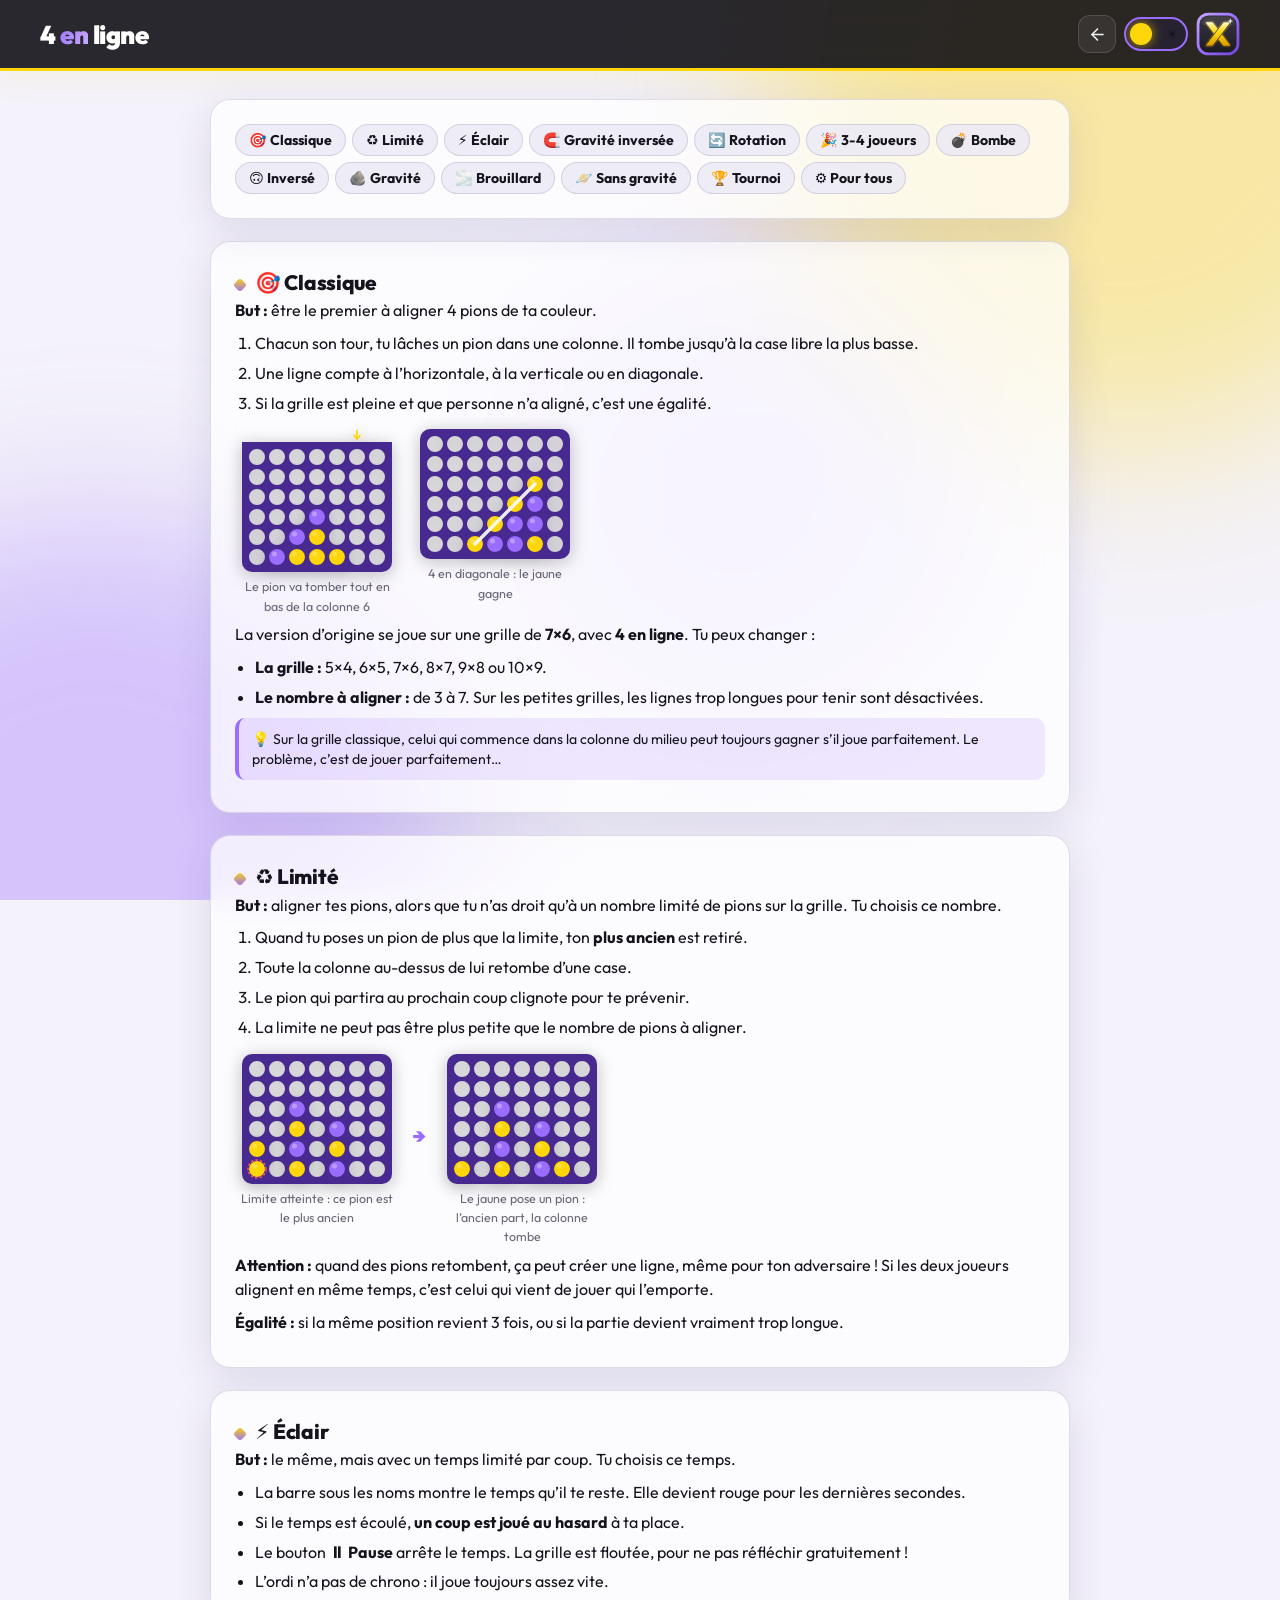
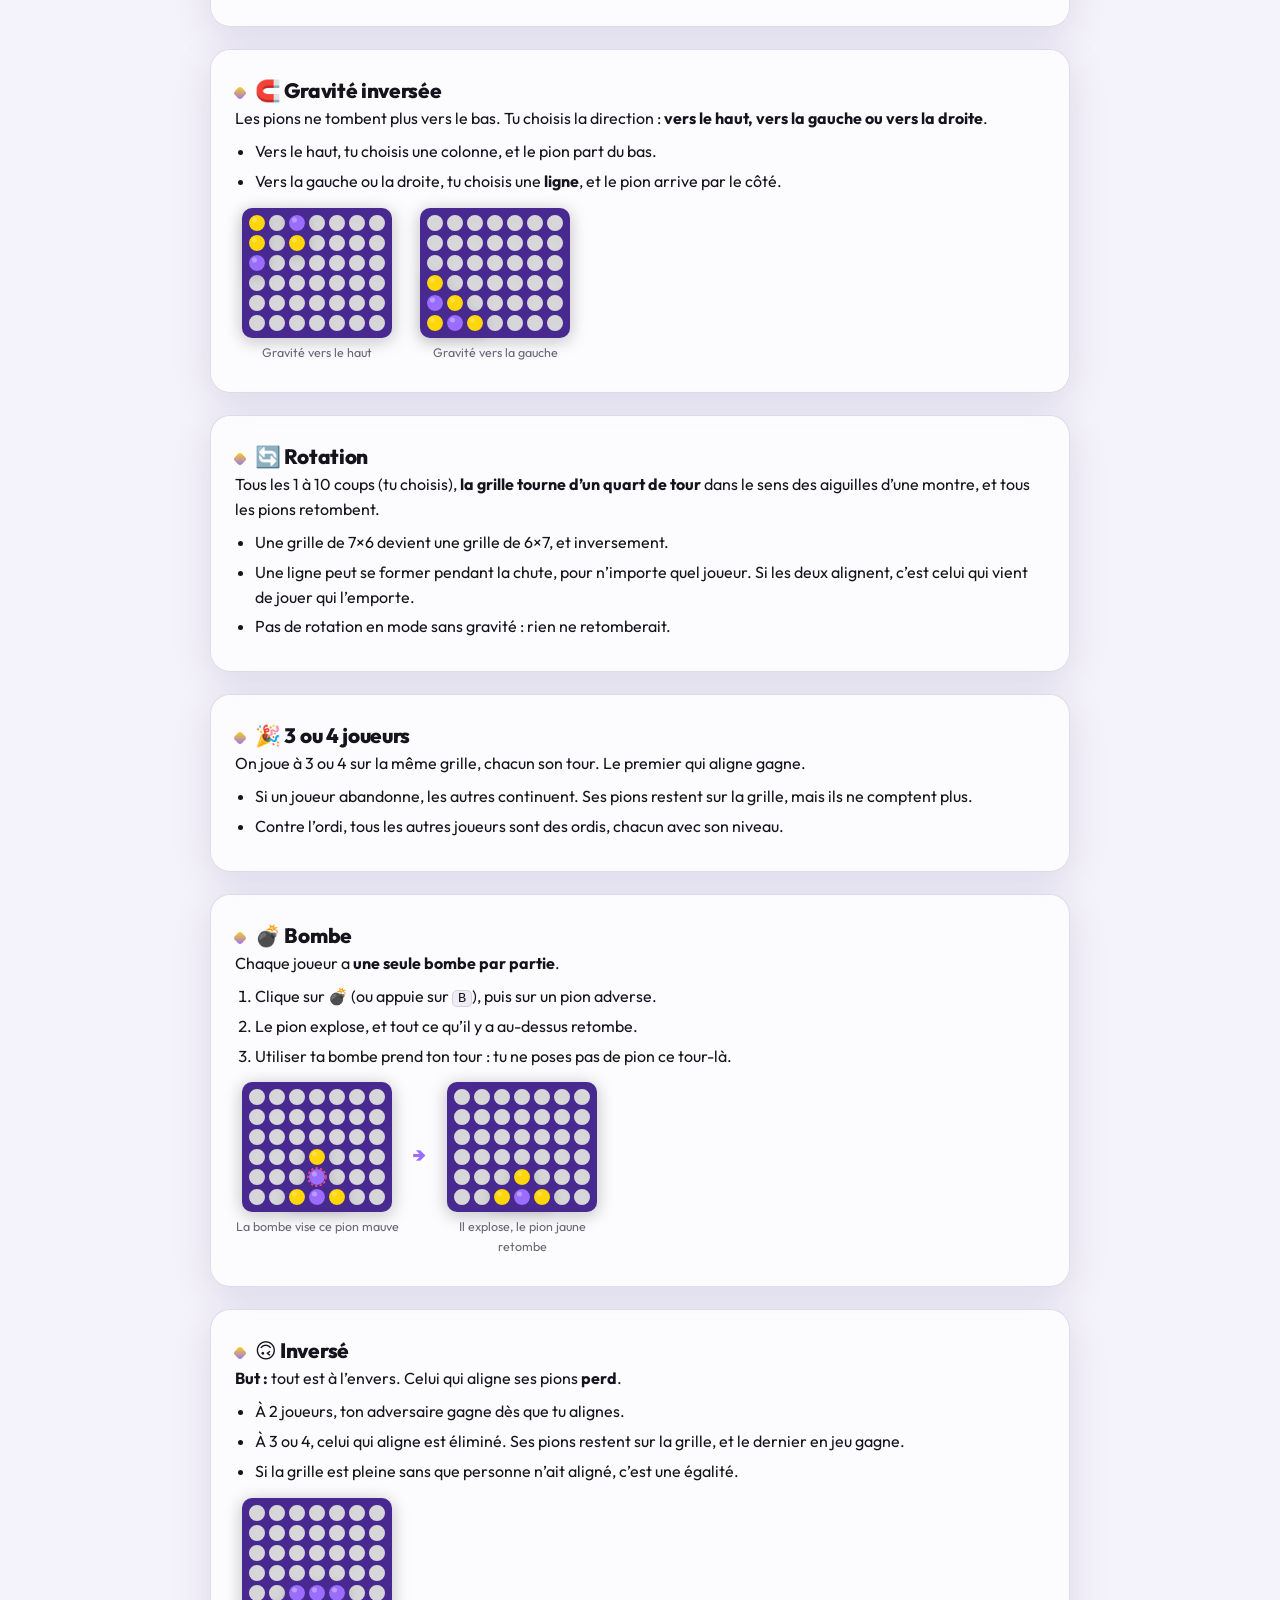
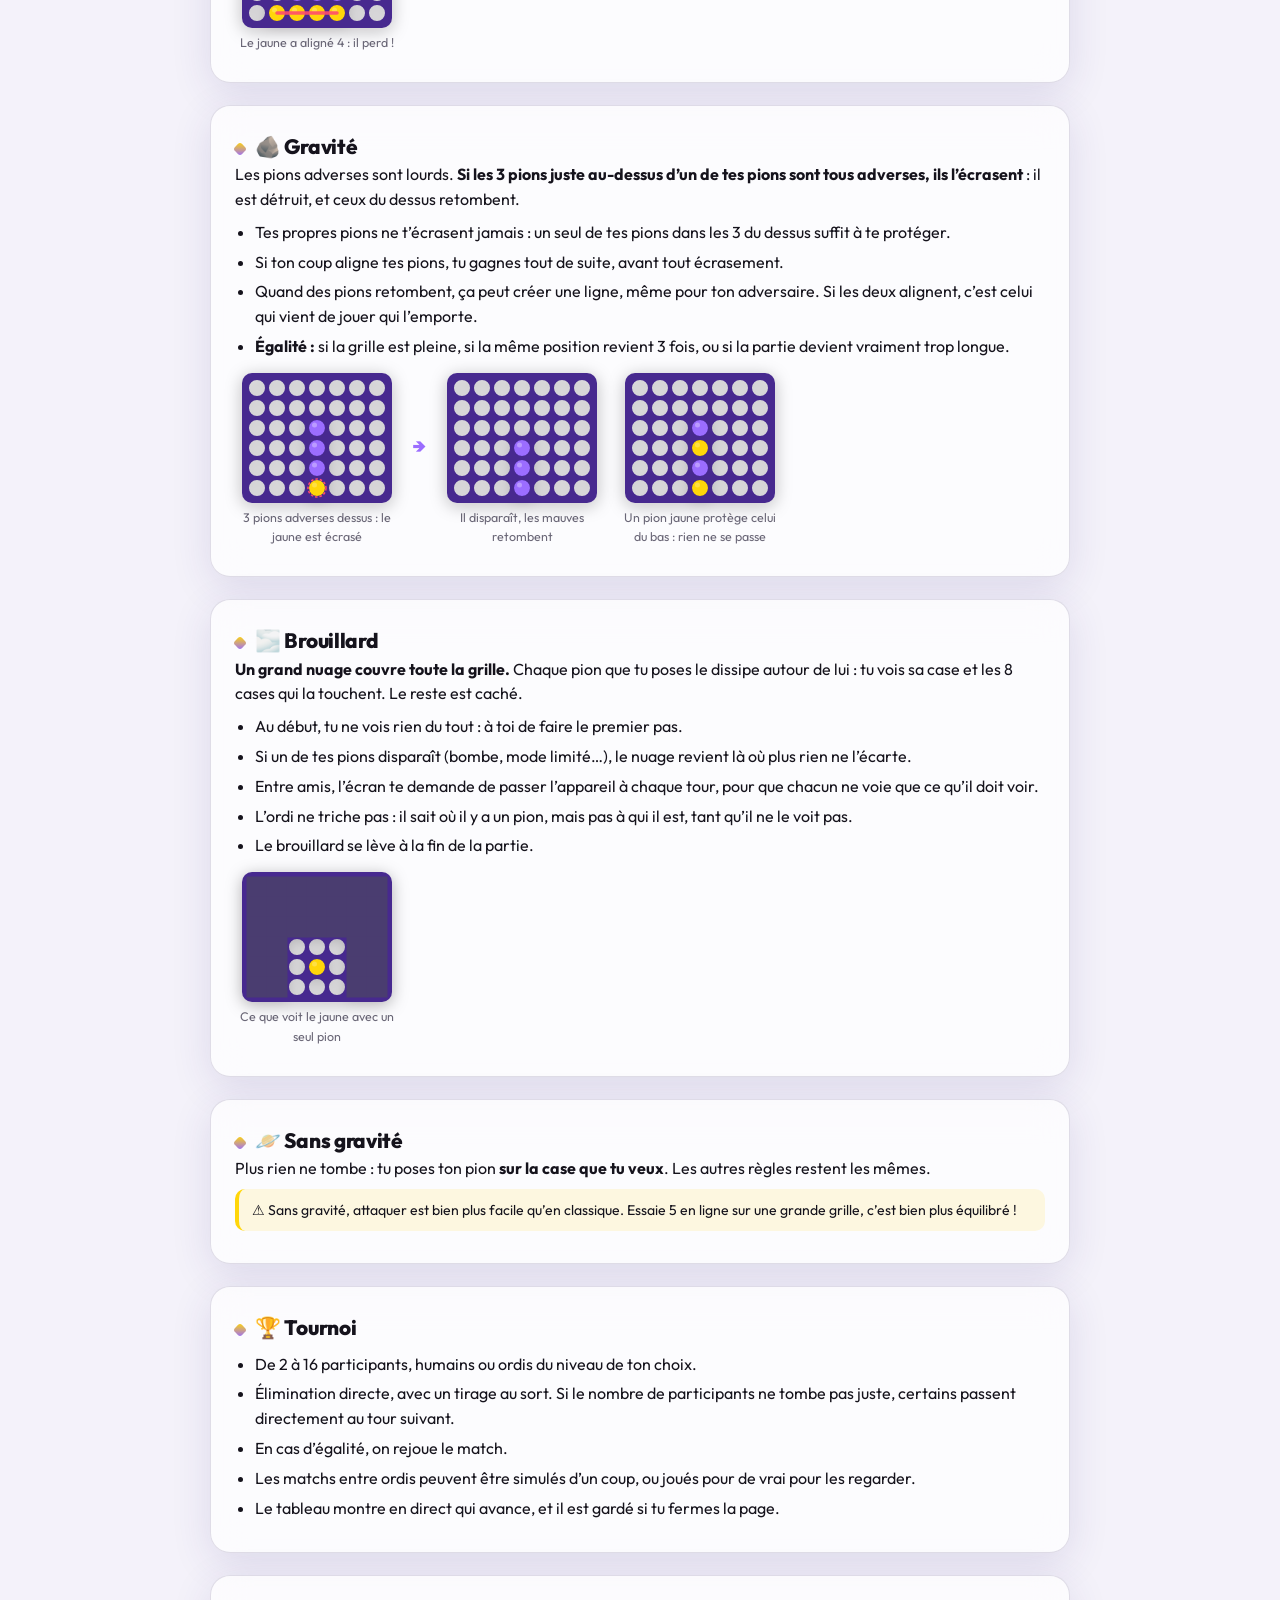
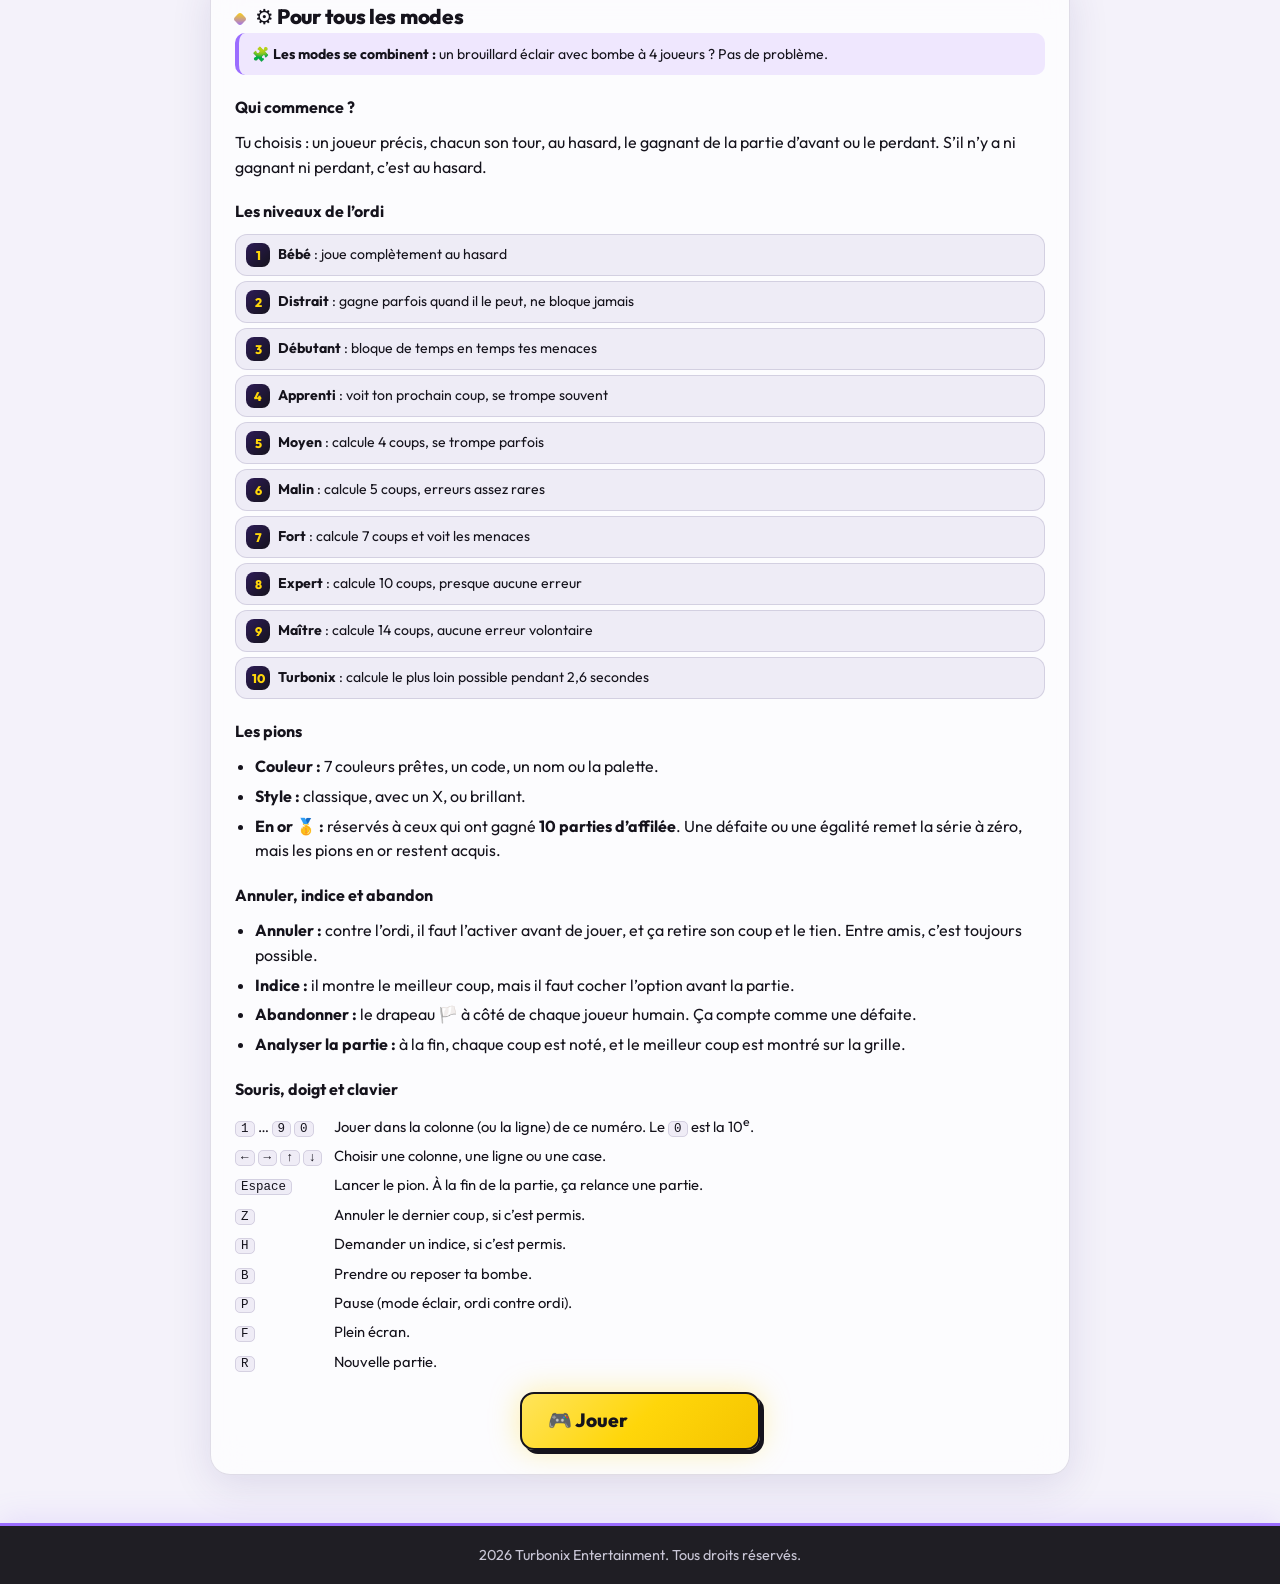
==== commit fbfbc7e4: "Nouvel écrasement, brouillard continu, 3D plus détaillée et barre de tour sans clignotement Co-Autho" ====
--- a/regles.html
+++ b/regles.html
@@ -156,20 +156,22 @@
 
     <section class="card rules-card" id="gravite">
       <h2>🪨 Gravité</h2>
-      <p>Les pions sont lourds. <strong>Un pion avec 3 pions sur lui est écrasé et détruit</strong>, et ceux du dessus retombent.</p>
-      <ul>
-        <li>Une colonne ne garde donc jamais plus de 3 pions.</li>
-        <li>Le 4<sup>e</sup> pion compte quand même une fraction de seconde : 4 pions de la même couleur dans une colonne, ça gagne avant l’écrasement.</li>
-        <li><strong>Égalité :</strong> si la même position revient 3 fois, ou si la partie devient vraiment trop longue.</li>
-      </ul>
-      <div class="demo-row" data-demos='[{"b":"......./......./...X.../...O.../...X.../...O...","mark":["3,5"],"t":"3 pions au-dessus : celui du bas est écrasé"},{"arrowNext":true},{"b":"......./......./......./...X.../...O.../...X...","t":"Il reste 3 pions dans la colonne"}]'></div>
+      <p>Les pions adverses sont lourds. <strong>Si les 3 pions juste au-dessus d’un de tes pions sont tous adverses, ils l’écrasent</strong> : il est détruit, et ceux du dessus retombent.</p>
+      <ul>
+        <li>Tes propres pions ne t’écrasent jamais : un seul de tes pions dans les 3 du dessus suffit à te protéger.</li>
+        <li>Si ton coup aligne tes pions, tu gagnes tout de suite, avant tout écrasement.</li>
+        <li>Quand des pions retombent, ça peut créer une ligne, même pour ton adversaire. Si les deux alignent, c’est celui qui vient de jouer qui l’emporte.</li>
+        <li><strong>Égalité :</strong> si la grille est pleine, si la même position revient 3 fois, ou si la partie devient vraiment trop longue.</li>
+      </ul>
+      <div class="demo-row" data-demos='[{"b":"......./......./...O.../...O.../...O.../...X...","mark":["3,5"],"t":"3 pions adverses dessus : le jaune est écrasé"},{"arrowNext":true},{"b":"......./......./......./...O.../...O.../...O...","t":"Il disparaît, les mauves retombent"},{"b":"......./......./...O.../...X.../...O.../...X...","t":"Un pion jaune protège celui du bas : rien ne se passe"}]'></div>
     </section>
 
     <section class="card rules-card" id="brouillard">
       <h2>🌫️ Brouillard</h2>
-      <p>Tu ne vois que <strong>les cases autour de tes propres pions</strong> (les 8 cases qui les touchent). Le reste est caché.</p>
+      <p><strong>Un grand nuage couvre toute la grille.</strong> Chaque pion que tu poses le dissipe autour de lui : tu vois sa case et les 8 cases qui la touchent. Le reste est caché.</p>
       <ul>
         <li>Au début, tu ne vois rien du tout : à toi de faire le premier pas.</li>
+        <li>Si un de tes pions disparaît (bombe, mode limité…), le nuage revient là où plus rien ne l’écarte.</li>
         <li>Entre amis, l’écran te demande de passer l’appareil à chaque tour, pour que chacun ne voie que ce qu’il doit voir.</li>
         <li>L’ordi ne triche pas : il sait où il y a un pion, mais pas à qui il est, tant qu’il ne le voit pas.</li>
         <li>Le brouillard se lève à la fin de la partie.</li>
--- a/style.css
+++ b/style.css
@@ -115,8 +115,6 @@
   transform: translateX(calc(100% * var(--active, 0)));
   transition: transform 0.55s var(--spring), opacity 0.35s;
 }
-.turnbar:not(.over) .turn-glider { animation: c4-turn 1.6s ease-in-out infinite; }
-.turnbar.thinking .turn-glider { animation-duration: 0.8s; }
 .turnbar.draw .turn-glider { opacity: 0; }
 .turn-side {
   position: relative;
@@ -133,6 +131,8 @@
 .turn-side.active { color: var(--ink); transform: scale(1.03); }
 .turn-side.out { opacity: 0.4; text-decoration: line-through; }
 .turn-side .tok.mini { width: 30px; height: 30px; transition: transform 0.5s var(--spring); }
+/* Rien ne clignote dans cette barre, même avec des pions brillants ou en or : on doit pouvoir la regarder longtemps */
+.turn-side .tok, .turn-side .tok::after { animation: none; }
 .turn-side.active .tok.mini { transform: rotate(-8deg) scale(1.1); }
 .turn-text { display: flex; flex-direction: column; min-width: 0; line-height: 1.15; }
 .turn-name { overflow: hidden; text-overflow: ellipsis; white-space: nowrap; }
@@ -258,14 +258,7 @@
 .b2d-board > * { position: absolute; }
 .b2d-tokens { inset: 0; }
 .b2d-plate { pointer-events: none; z-index: 2; }
-.b2d-fog { inset: 0; z-index: 3; pointer-events: none; }
-.b2d-fog i {
-  position: absolute;
-  border-radius: 24%;
-  background: radial-gradient(circle at 40% 35%, #6c5d9c, #3a2f5e 60%, #231b3d);
-  box-shadow: 0 0 calc(var(--cell) * 0.2) calc(var(--cell) * 0.06) #2f2650;
-  animation: c4-fog 9s ease-in-out infinite;
-}
+.b2d-fog { z-index: 3; pointer-events: none; }
 .b2d-lane {
   z-index: 1;
   background: linear-gradient(180deg, rgba(255, 255, 255, 0.2), rgba(255, 255, 255, 0.04));
@@ -649,14 +642,12 @@
 
 /* ---------- Animations ---------- */
 
-@keyframes c4-turn { 50% { box-shadow: 0 6px 34px rgba(255, 214, 10, 0.8), 0 0 0 3px rgba(155, 109, 255, 0.28); } }
 @keyframes c4-dot { 0%, 100% { transform: translateY(0); opacity: 0.4; } 50% { transform: translateY(-4px); opacity: 1; } }
 @keyframes c4-fade { from { opacity: 0; } }
 @keyframes c4-low { 50% { box-shadow: 0 0 16px rgba(232, 51, 111, 0.8); } }
 @keyframes c4-glow { 50% { filter: brightness(1.25) saturate(1.2); } }
 @keyframes c4-goldglow { 50% { filter: brightness(1.2); box-shadow: 0 0 calc(var(--cell, 30px) * 0.5) rgba(255, 214, 10, 0.95), inset 0 -3px 6px rgba(90, 50, 0, 0.5), inset 0 2px 4px rgba(255, 255, 255, 0.85); } }
 @keyframes c4-sheen { 0%, 45% { transform: translateX(-70%); } 100% { transform: translateX(70%); } }
-@keyframes c4-fog { 0%, 100% { filter: brightness(1); transform: scale(1); } 50% { filter: brightness(1.2); transform: scale(1.05); } }
 @keyframes c4-hint { 50% { box-shadow: 0 0 46px rgba(255, 214, 10, 1), inset 0 0 30px rgba(255, 214, 10, 0.6); } }
 @keyframes c4-hover { 50% { transform: translateY(calc(var(--cell, 30px) * -0.05)); } }
 @keyframes c4-draw { to { stroke-dashoffset: 0; } }
